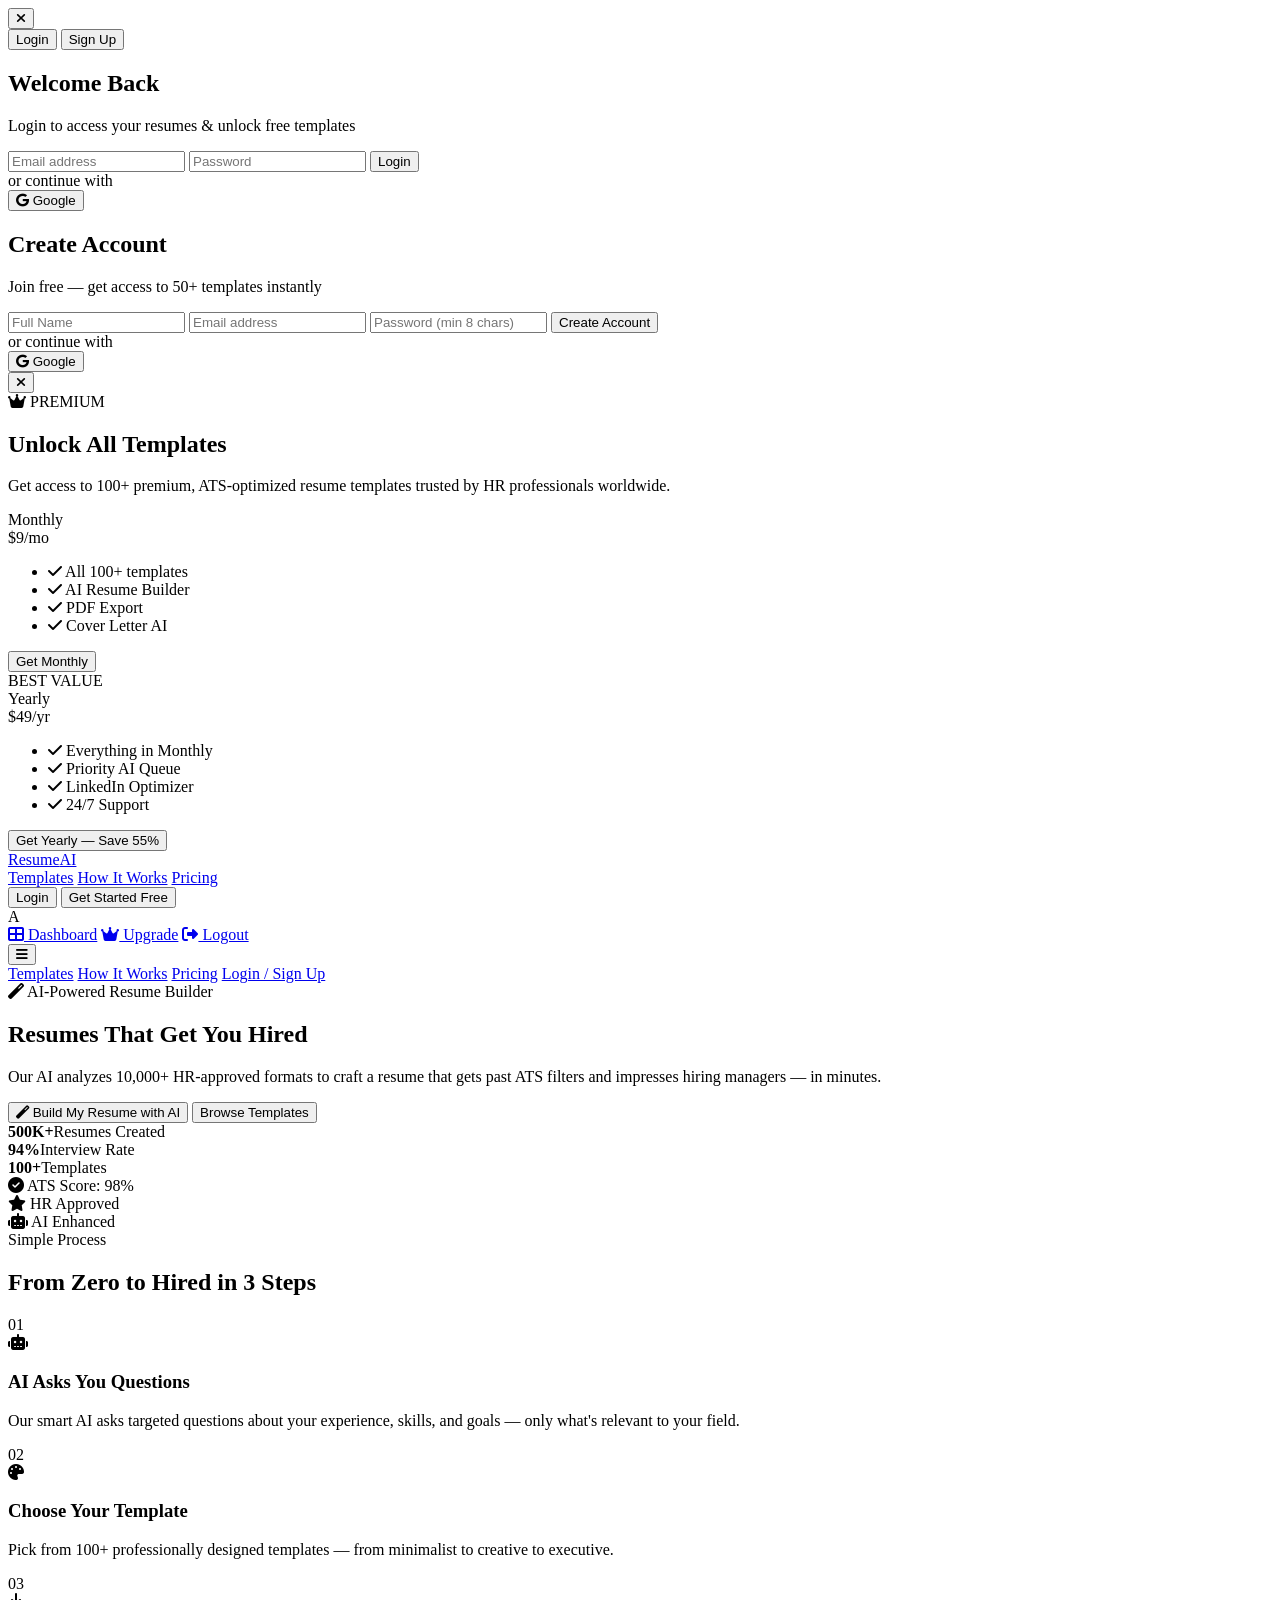
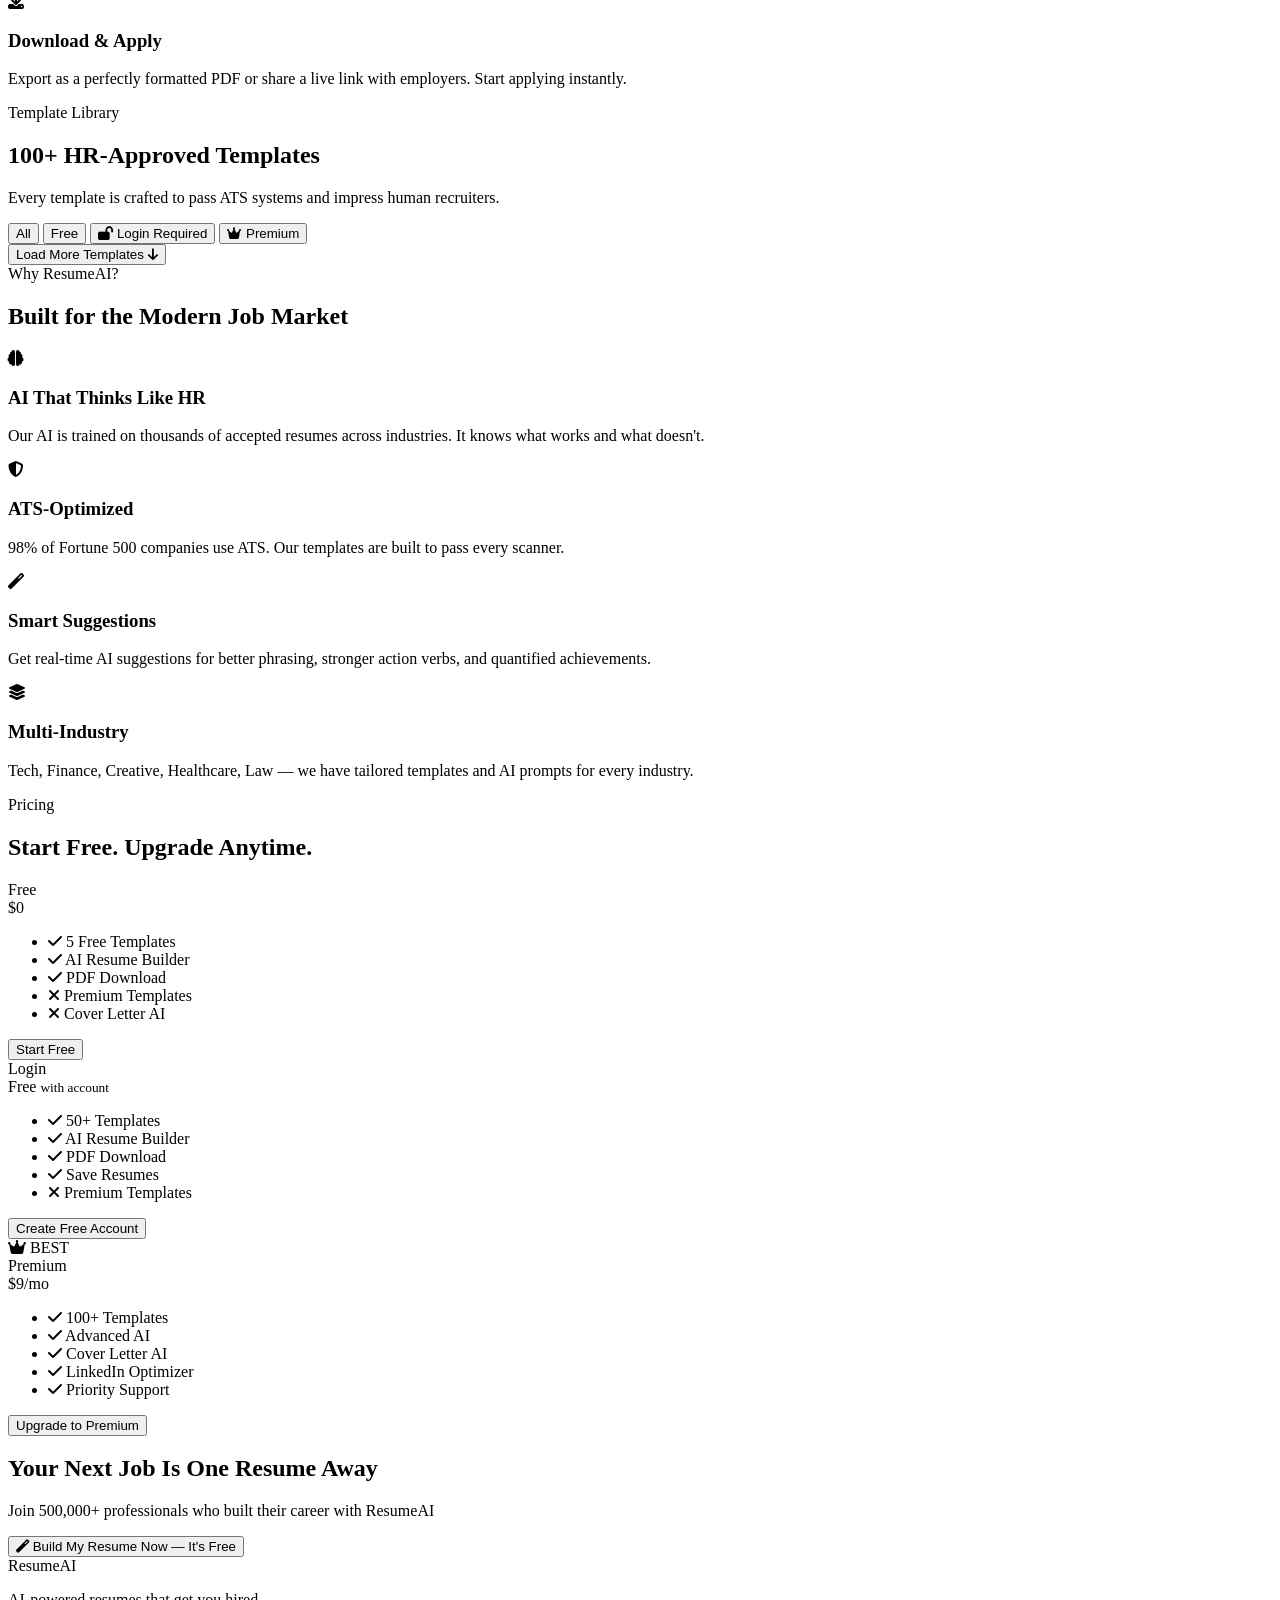
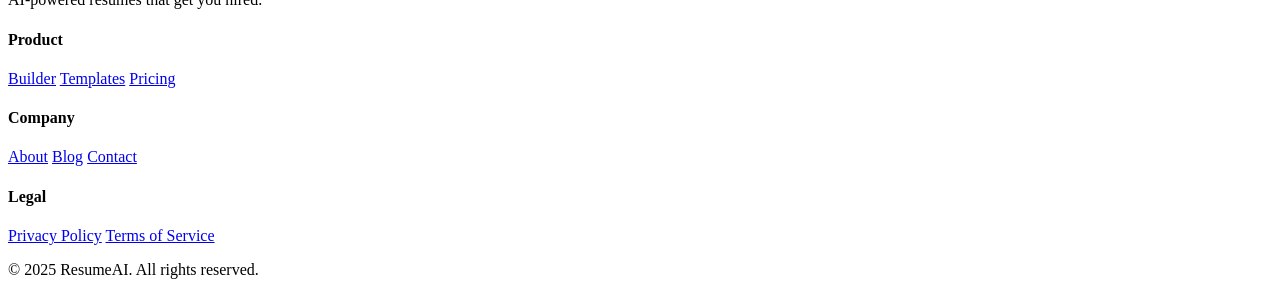
==== index.html @ 7609504a "Add files via upload" ====
<!DOCTYPE html>
<html lang="en">
<head>
  <meta charset="UTF-8" />
  <meta name="viewport" content="width=device-width, initial-scale=1.0"/>
  <title>ResumeAI — Build Your Dream Resume</title>
  <link rel="stylesheet" href="css/main.css"/>
  <link href="https://fonts.googleapis.com/css2?family=Syne:wght@400;600;700;800&family=DM+Sans:ital,wght@0,300;0,400;0,500;1,300&display=swap" rel="stylesheet"/>
  <link rel="stylesheet" href="https://cdnjs.cloudflare.com/ajax/libs/font-awesome/6.5.0/css/all.min.css"/>
</head>
<body>

<!-- ===== AUTH MODAL ===== -->
<div id="authModal" class="modal hidden">
  <div class="modal-overlay" onclick="closeModal('authModal')"></div>
  <div class="modal-box auth-box">
    <button class="modal-close" onclick="closeModal('authModal')"><i class="fa fa-times"></i></button>
    <div class="auth-tabs">
      <button class="auth-tab active" onclick="switchAuthTab('login')">Login</button>
      <button class="auth-tab" onclick="switchAuthTab('signup')">Sign Up</button>
    </div>
    <div id="loginForm" class="auth-form">
      <h2>Welcome Back</h2>
      <p class="auth-sub">Login to access your resumes & unlock free templates</p>
      <input type="email" placeholder="Email address" id="loginEmail"/>
      <input type="password" placeholder="Password" id="loginPassword"/>
      <button class="btn-primary full" onclick="handleLogin()">Login</button>
      <div class="auth-divider"><span>or continue with</span></div>
      <button class="btn-social" onclick="handleGoogleLogin()"><i class="fab fa-google"></i> Google</button>
    </div>
    <div id="signupForm" class="auth-form hidden">
      <h2>Create Account</h2>
      <p class="auth-sub">Join free — get access to 50+ templates instantly</p>
      <input type="text" placeholder="Full Name" id="signupName"/>
      <input type="email" placeholder="Email address" id="signupEmail"/>
      <input type="password" placeholder="Password (min 8 chars)" id="signupPassword"/>
      <button class="btn-primary full" onclick="handleSignup()">Create Account</button>
      <div class="auth-divider"><span>or continue with</span></div>
      <button class="btn-social" onclick="handleGoogleLogin()"><i class="fab fa-google"></i> Google</button>
    </div>
  </div>
</div>

<!-- ===== UPGRADE MODAL ===== -->
<div id="upgradeModal" class="modal hidden">
  <div class="modal-overlay" onclick="closeModal('upgradeModal')"></div>
  <div class="modal-box upgrade-box">
    <button class="modal-close" onclick="closeModal('upgradeModal')"><i class="fa fa-times"></i></button>
    <div class="upgrade-badge"><i class="fa fa-crown"></i> PREMIUM</div>
    <h2>Unlock All Templates</h2>
    <p>Get access to 100+ premium, ATS-optimized resume templates trusted by HR professionals worldwide.</p>
    <div class="pricing-cards">
      <div class="pricing-card">
        <div class="plan-name">Monthly</div>
        <div class="plan-price">$9<span>/mo</span></div>
        <ul>
          <li><i class="fa fa-check"></i> All 100+ templates</li>
          <li><i class="fa fa-check"></i> AI Resume Builder</li>
          <li><i class="fa fa-check"></i> PDF Export</li>
          <li><i class="fa fa-check"></i> Cover Letter AI</li>
        </ul>
        <button class="btn-primary full" onclick="handleUpgrade('monthly')">Get Monthly</button>
      </div>
      <div class="pricing-card featured">
        <div class="plan-badge">BEST VALUE</div>
        <div class="plan-name">Yearly</div>
        <div class="plan-price">$49<span>/yr</span></div>
        <ul>
          <li><i class="fa fa-check"></i> Everything in Monthly</li>
          <li><i class="fa fa-check"></i> Priority AI Queue</li>
          <li><i class="fa fa-check"></i> LinkedIn Optimizer</li>
          <li><i class="fa fa-check"></i> 24/7 Support</li>
        </ul>
        <button class="btn-accent full" onclick="handleUpgrade('yearly')">Get Yearly — Save 55%</button>
      </div>
    </div>
  </div>
</div>

<!-- ===== NAVBAR ===== -->
<nav class="navbar">
  <div class="nav-container">
    <a href="index.html" class="nav-logo">Resume<span>AI</span></a>
    <div class="nav-links desktop-only">
      <a href="#templates">Templates</a>
      <a href="#how-it-works">How It Works</a>
      <a href="#pricing">Pricing</a>
    </div>
    <div class="nav-actions">
      <div id="navGuest" class="nav-guest">
        <button class="btn-ghost" onclick="openModal('authModal')">Login</button>
        <button class="btn-primary" onclick="openModal('authModal')">Get Started Free</button>
      </div>
      <div id="navUser" class="nav-user hidden">
        <span id="navUserName" class="nav-username"></span>
        <div class="user-avatar" id="navAvatar" onclick="toggleUserMenu()">A</div>
        <div id="userMenu" class="user-menu hidden">
          <a href="dashboard.html"><i class="fa fa-th-large"></i> Dashboard</a>
          <a href="#" onclick="openModal('upgradeModal')"><i class="fa fa-crown"></i> Upgrade</a>
          <a href="#" onclick="handleLogout()"><i class="fa fa-sign-out-alt"></i> Logout</a>
        </div>
      </div>
      <button class="hamburger" onclick="toggleMobileMenu()"><i class="fa fa-bars"></i></button>
    </div>
  </div>
  <div id="mobileMenu" class="mobile-menu hidden">
    <a href="#templates" onclick="toggleMobileMenu()">Templates</a>
    <a href="#how-it-works" onclick="toggleMobileMenu()">How It Works</a>
    <a href="#pricing" onclick="toggleMobileMenu()">Pricing</a>
    <a href="#" onclick="openModal('authModal'); toggleMobileMenu()">Login / Sign Up</a>
  </div>
</nav>

<!-- ===== HERO ===== -->
<section class="hero">
  <div class="hero-bg"></div>
  <div class="hero-content">
    <div class="hero-tag"><i class="fa fa-magic"></i> AI-Powered Resume Builder</div>
    <h1>Resumes That <span class="gradient-text">Get You Hired</span></h1>
    <p>Our AI analyzes 10,000+ HR-approved formats to craft a resume that gets past ATS filters and impresses hiring managers — in minutes.</p>
    <div class="hero-actions">
      <button class="btn-primary large" onclick="window.location.href='builder.html'"><i class="fa fa-magic"></i> Build My Resume with AI</button>
      <button class="btn-ghost large" onclick="document.getElementById('templates').scrollIntoView({behavior:'smooth'})">Browse Templates</button>
    </div>
    <div class="hero-stats">
      <div class="stat"><strong>500K+</strong><span>Resumes Created</span></div>
      <div class="stat-divider"></div>
      <div class="stat"><strong>94%</strong><span>Interview Rate</span></div>
      <div class="stat-divider"></div>
      <div class="stat"><strong>100+</strong><span>Templates</span></div>
    </div>
  </div>
  <div class="hero-visual">
    <div class="floating-card card1"><i class="fa fa-check-circle"></i> ATS Score: 98%</div>
    <div class="floating-card card2"><i class="fa fa-star"></i> HR Approved</div>
    <div class="floating-card card3"><i class="fa fa-robot"></i> AI Enhanced</div>
    <div class="resume-mockup">
      <div class="mockup-header"></div>
      <div class="mockup-line"></div>
      <div class="mockup-line short"></div>
      <div class="mockup-section"></div>
      <div class="mockup-line"></div>
      <div class="mockup-line medium"></div>
      <div class="mockup-line"></div>
    </div>
  </div>
</section>

<!-- ===== HOW IT WORKS ===== -->
<section class="how-it-works" id="how-it-works">
  <div class="section-container">
    <div class="section-tag">Simple Process</div>
    <h2 class="section-title">From Zero to Hired in 3 Steps</h2>
    <div class="steps-grid">
      <div class="step-card">
        <div class="step-num">01</div>
        <div class="step-icon"><i class="fa fa-robot"></i></div>
        <h3>AI Asks You Questions</h3>
        <p>Our smart AI asks targeted questions about your experience, skills, and goals — only what's relevant to your field.</p>
      </div>
      <div class="step-card">
        <div class="step-num">02</div>
        <div class="step-icon"><i class="fa fa-palette"></i></div>
        <h3>Choose Your Template</h3>
        <p>Pick from 100+ professionally designed templates — from minimalist to creative to executive.</p>
      </div>
      <div class="step-card">
        <div class="step-num">03</div>
        <div class="step-icon"><i class="fa fa-download"></i></div>
        <h3>Download & Apply</h3>
        <p>Export as a perfectly formatted PDF or share a live link with employers. Start applying instantly.</p>
      </div>
    </div>
  </div>
</section>

<!-- ===== TEMPLATES SECTION ===== -->
<section class="templates-section" id="templates">
  <div class="section-container">
    <div class="section-tag">Template Library</div>
    <h2 class="section-title">100+ HR-Approved Templates</h2>
    <p class="section-sub">Every template is crafted to pass ATS systems and impress human recruiters.</p>

    <!-- Filter Tabs -->
    <div class="template-filters">
      <button class="filter-btn active" onclick="filterTemplates('all', this)">All</button>
      <button class="filter-btn" onclick="filterTemplates('free', this)">Free</button>
      <button class="filter-btn" onclick="filterTemplates('login', this)"><i class="fa fa-lock-open"></i> Login Required</button>
      <button class="filter-btn" onclick="filterTemplates('premium', this)"><i class="fa fa-crown"></i> Premium</button>
    </div>

    <div class="templates-grid" id="templatesGrid">
      <!-- Templates generated by JS -->
    </div>
    <div class="load-more">
      <button class="btn-ghost" onclick="loadMoreTemplates()">Load More Templates <i class="fa fa-arrow-down"></i></button>
    </div>
  </div>
</section>

<!-- ===== FEATURES ===== -->
<section class="features-section">
  <div class="section-container">
    <div class="section-tag">Why ResumeAI?</div>
    <h2 class="section-title">Built for the Modern Job Market</h2>
    <div class="features-grid">
      <div class="feature-card">
        <div class="feature-icon ai"><i class="fa fa-brain"></i></div>
        <h3>AI That Thinks Like HR</h3>
        <p>Our AI is trained on thousands of accepted resumes across industries. It knows what works and what doesn't.</p>
      </div>
      <div class="feature-card">
        <div class="feature-icon ats"><i class="fa fa-shield-alt"></i></div>
        <h3>ATS-Optimized</h3>
        <p>98% of Fortune 500 companies use ATS. Our templates are built to pass every scanner.</p>
      </div>
      <div class="feature-card">
        <div class="feature-icon smart"><i class="fa fa-magic"></i></div>
        <h3>Smart Suggestions</h3>
        <p>Get real-time AI suggestions for better phrasing, stronger action verbs, and quantified achievements.</p>
      </div>
      <div class="feature-card">
        <div class="feature-icon multi"><i class="fa fa-layer-group"></i></div>
        <h3>Multi-Industry</h3>
        <p>Tech, Finance, Creative, Healthcare, Law — we have tailored templates and AI prompts for every industry.</p>
      </div>
    </div>
  </div>
</section>

<!-- ===== PRICING ===== -->
<section class="pricing-section" id="pricing">
  <div class="section-container">
    <div class="section-tag">Pricing</div>
    <h2 class="section-title">Start Free. Upgrade Anytime.</h2>
    <div class="pricing-grid">
      <div class="price-card">
        <div class="price-tier">Free</div>
        <div class="price-amount">$0</div>
        <ul class="price-features">
          <li><i class="fa fa-check"></i> 5 Free Templates</li>
          <li><i class="fa fa-check"></i> AI Resume Builder</li>
          <li><i class="fa fa-check"></i> PDF Download</li>
          <li class="disabled"><i class="fa fa-times"></i> Premium Templates</li>
          <li class="disabled"><i class="fa fa-times"></i> Cover Letter AI</li>
        </ul>
        <button class="btn-ghost full" onclick="window.location.href='builder.html'">Start Free</button>
      </div>
      <div class="price-card">
        <div class="price-tier">Login</div>
        <div class="price-amount">Free <small>with account</small></div>
        <ul class="price-features">
          <li><i class="fa fa-check"></i> 50+ Templates</li>
          <li><i class="fa fa-check"></i> AI Resume Builder</li>
          <li><i class="fa fa-check"></i> PDF Download</li>
          <li><i class="fa fa-check"></i> Save Resumes</li>
          <li class="disabled"><i class="fa fa-times"></i> Premium Templates</li>
        </ul>
        <button class="btn-primary full" onclick="openModal('authModal')">Create Free Account</button>
      </div>
      <div class="price-card premium-card">
        <div class="premium-badge"><i class="fa fa-crown"></i> BEST</div>
        <div class="price-tier">Premium</div>
        <div class="price-amount">$9<span>/mo</span></div>
        <ul class="price-features">
          <li><i class="fa fa-check"></i> 100+ Templates</li>
          <li><i class="fa fa-check"></i> Advanced AI</li>
          <li><i class="fa fa-check"></i> Cover Letter AI</li>
          <li><i class="fa fa-check"></i> LinkedIn Optimizer</li>
          <li><i class="fa fa-check"></i> Priority Support</li>
        </ul>
        <button class="btn-accent full" onclick="openModal('upgradeModal')">Upgrade to Premium</button>
      </div>
    </div>
  </div>
</section>

<!-- ===== CTA ===== -->
<section class="cta-section">
  <div class="cta-content">
    <h2>Your Next Job Is One Resume Away</h2>
    <p>Join 500,000+ professionals who built their career with ResumeAI</p>
    <button class="btn-accent large" onclick="window.location.href='builder.html'"><i class="fa fa-magic"></i> Build My Resume Now — It's Free</button>
  </div>
</section>

<!-- ===== FOOTER ===== -->
<footer class="footer">
  <div class="footer-container">
    <div class="footer-brand">
      <a class="nav-logo">Resume<span>AI</span></a>
      <p>AI-powered resumes that get you hired.</p>
    </div>
    <div class="footer-links">
      <div class="footer-col">
        <h4>Product</h4>
        <a href="builder.html">Builder</a>
        <a href="#templates">Templates</a>
        <a href="#pricing">Pricing</a>
      </div>
      <div class="footer-col">
        <h4>Company</h4>
        <a href="#">About</a>
        <a href="#">Blog</a>
        <a href="#">Contact</a>
      </div>
      <div class="footer-col">
        <h4>Legal</h4>
        <a href="#">Privacy Policy</a>
        <a href="#">Terms of Service</a>
      </div>
    </div>
  </div>
  <div class="footer-bottom">
    <p>© 2025 ResumeAI. All rights reserved.</p>
  </div>
</footer>

<script src="js/auth.js"></script>
<script src="js/templates.js"></script>
<script src="js/main.js"></script>
</body>
</html>
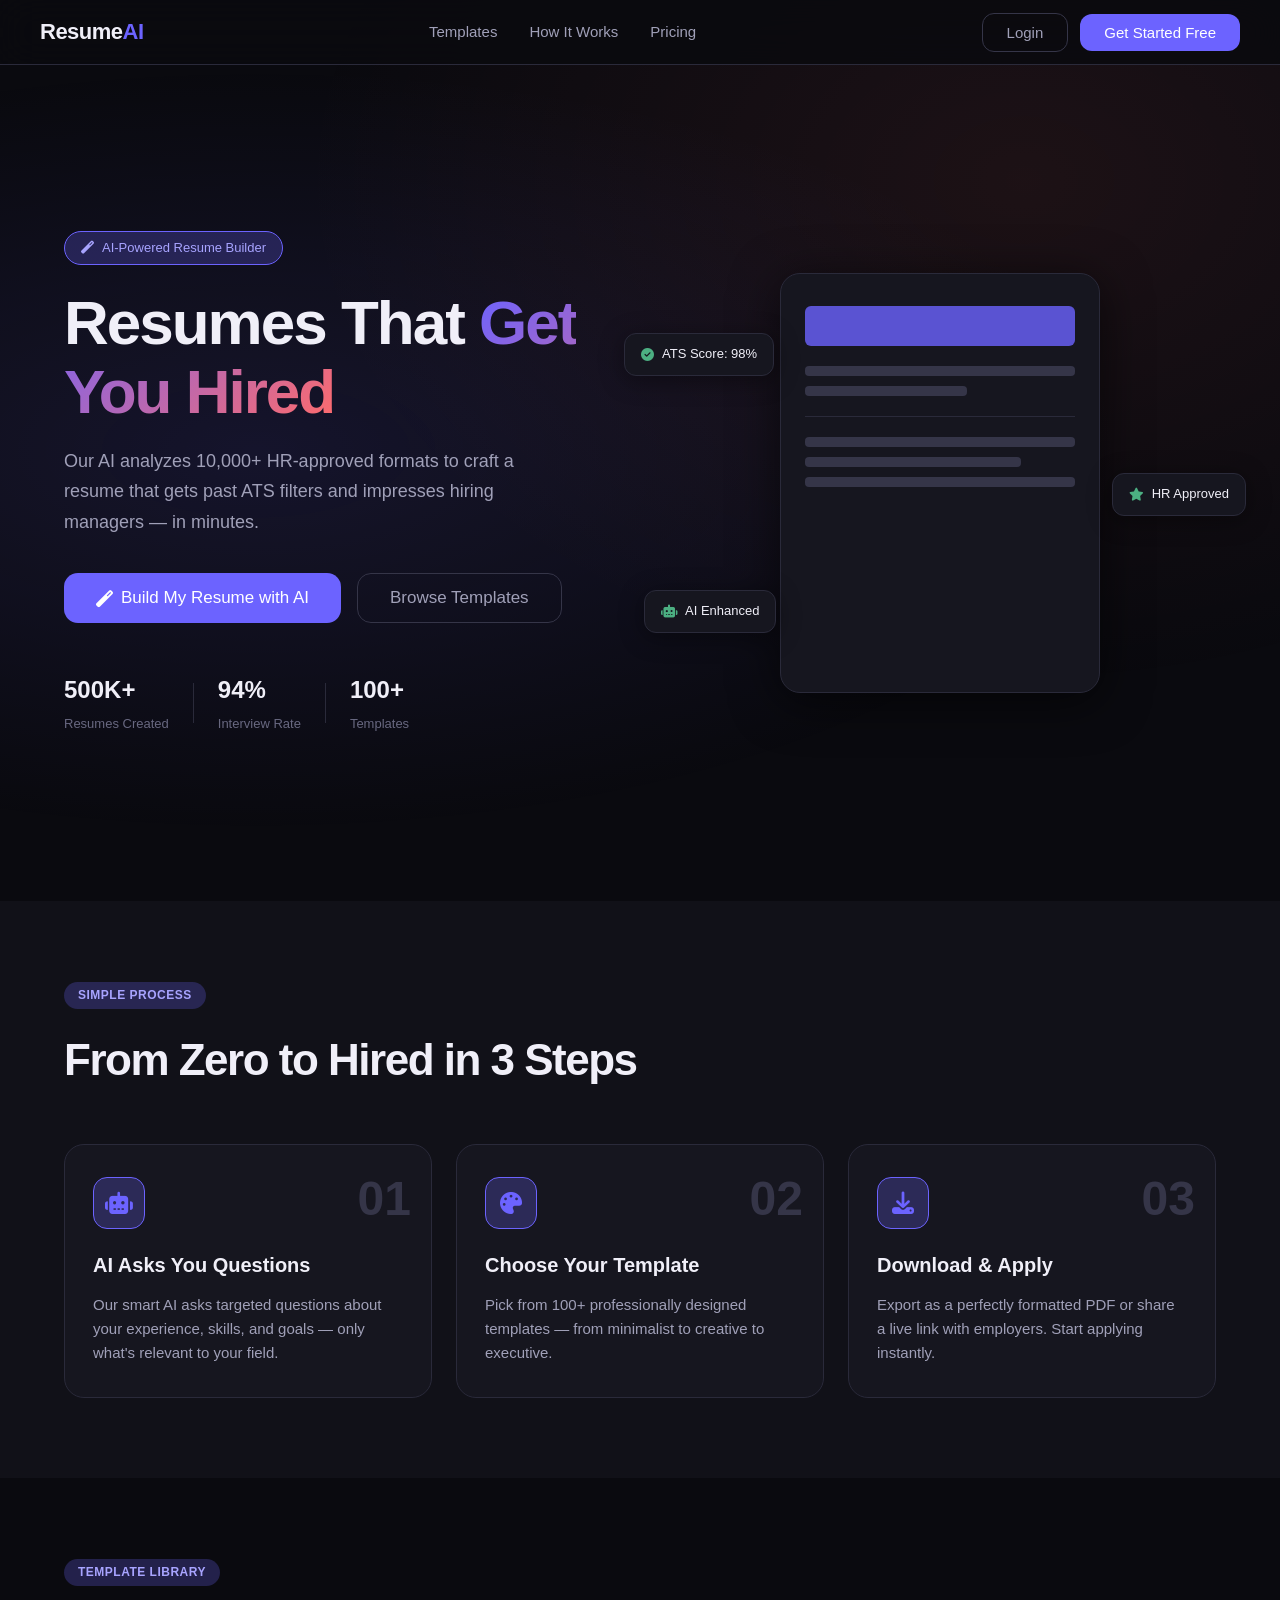
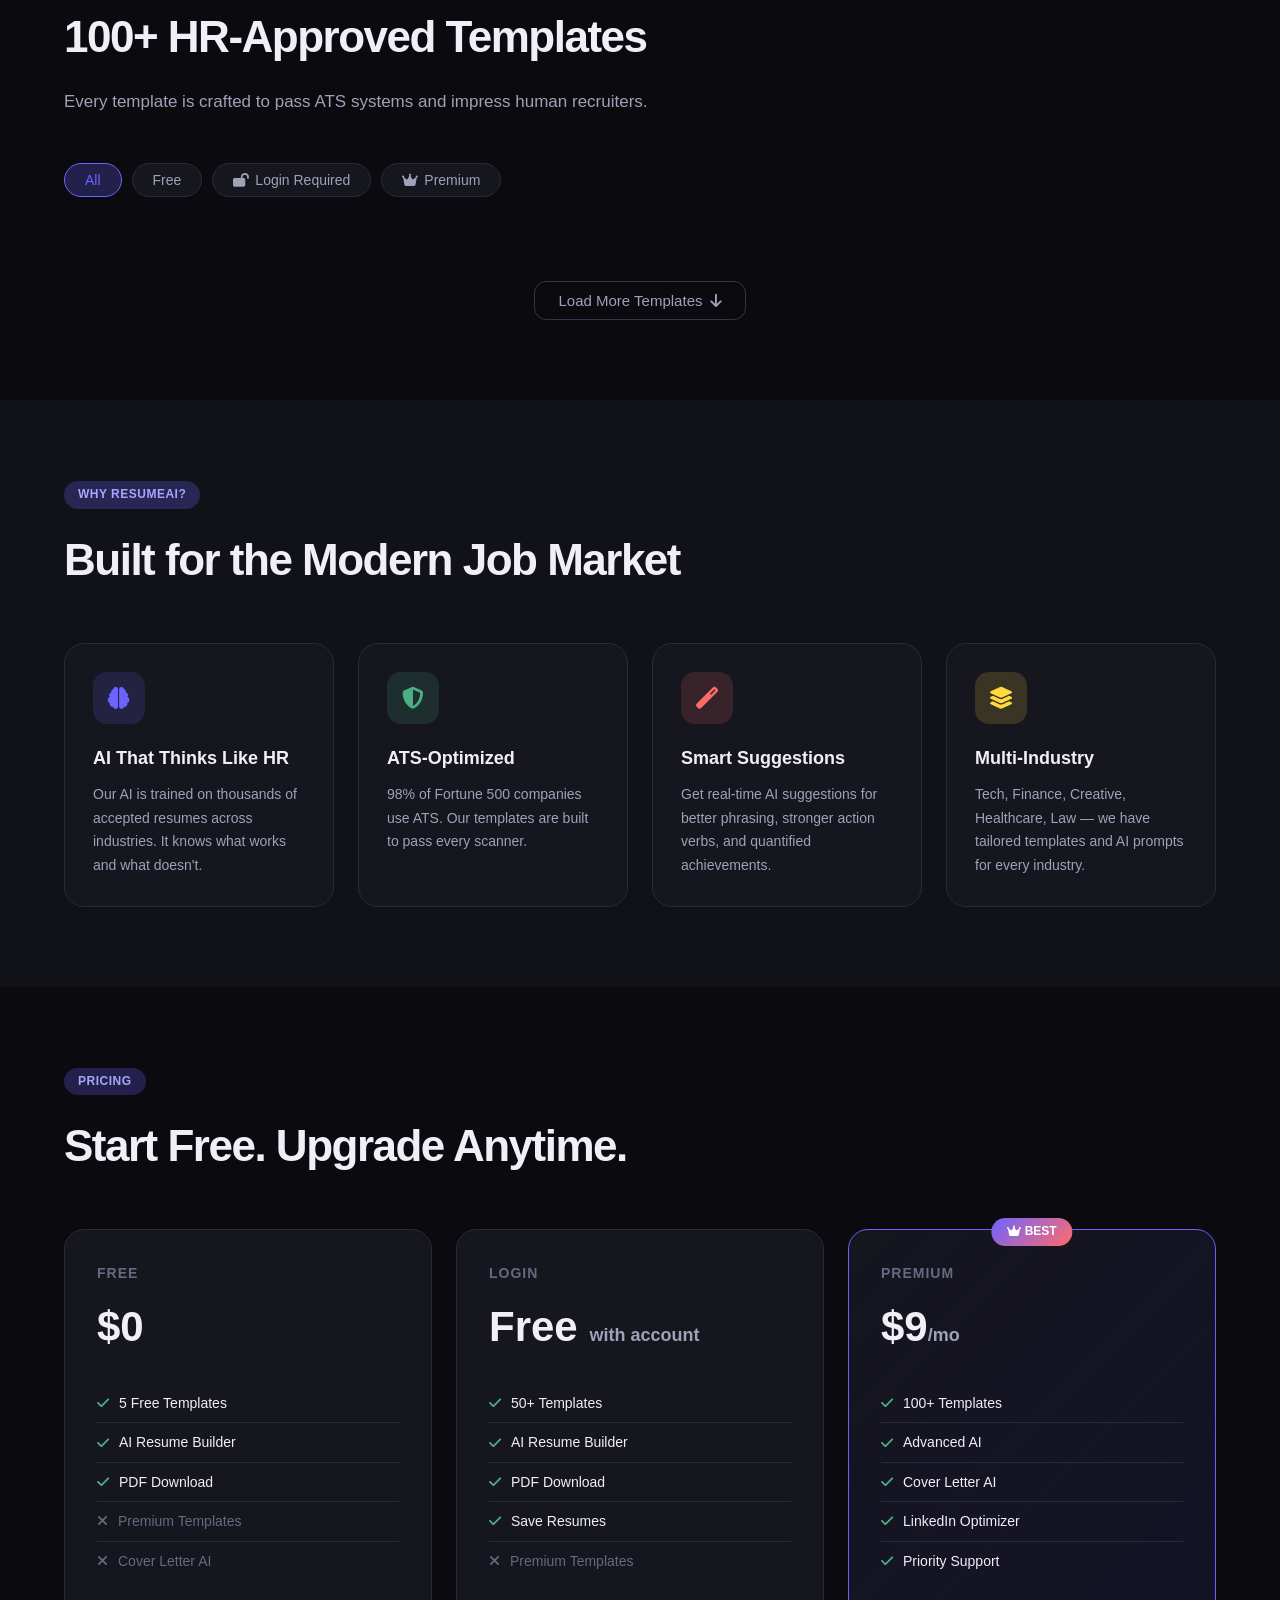
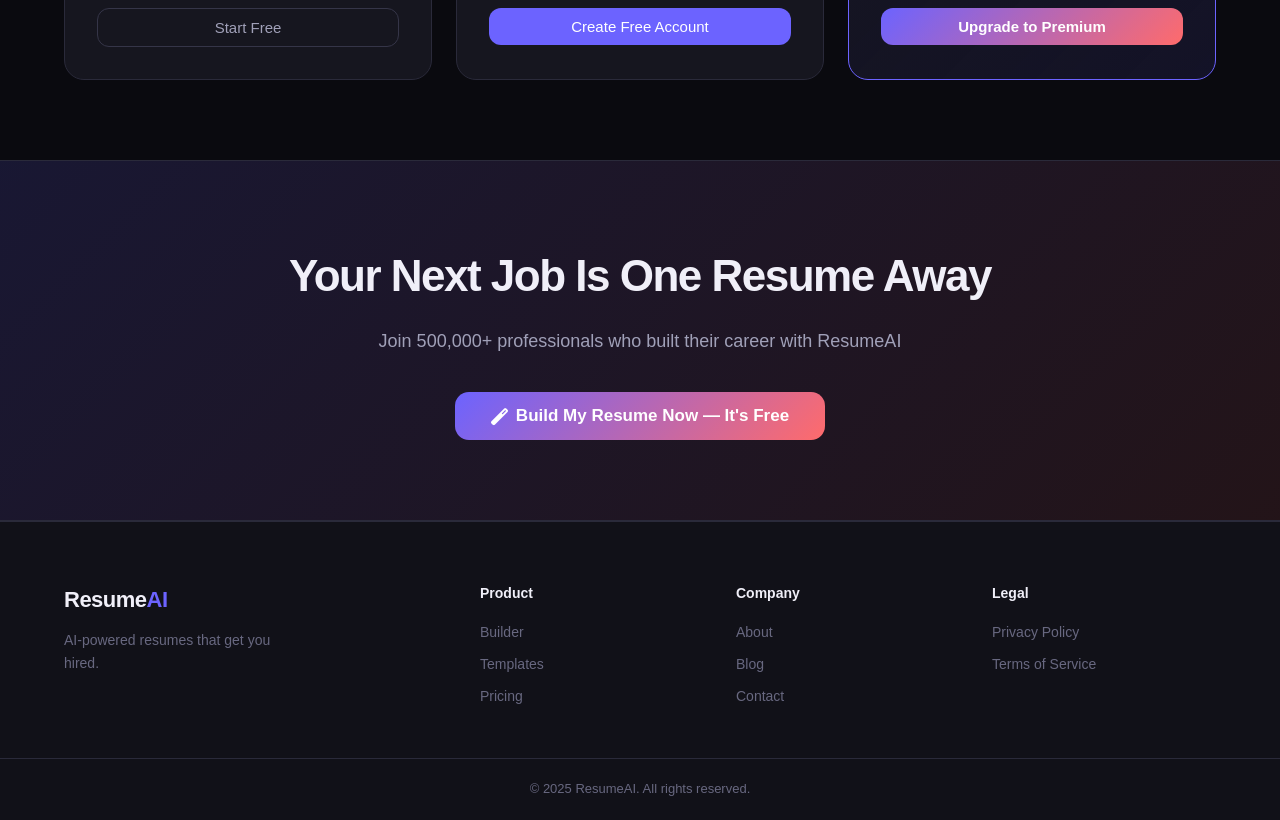
==== commit 42d2df58: "Update stylesheet links in index.html" ====
--- a/index.html
+++ b/index.html
@@ -4,7 +4,9 @@
   <meta charset="UTF-8" />
   <meta name="viewport" content="width=device-width, initial-scale=1.0"/>
   <title>ResumeAI — Build Your Dream Resume</title>
-  <link rel="stylesheet" href="css/main.css"/>
+  <link rel="stylesheet" href="main.css"/>
+  <link rel="stylesheet" href="main.css"/>
+<link rel="stylesheet" href="builder.css"/>
   <link href="https://fonts.googleapis.com/css2?family=Syne:wght@400;600;700;800&family=DM+Sans:ital,wght@0,300;0,400;0,500;1,300&display=swap" rel="stylesheet"/>
   <link rel="stylesheet" href="https://cdnjs.cloudflare.com/ajax/libs/font-awesome/6.5.0/css/all.min.css"/>
 </head>
--- a/main.css
+++ b/main.css
@@ -0,0 +1,650 @@
+/* ============================================
+   RESUMEAI — MAIN STYLESHEET
+   ============================================ */
+
+:root {
+  --bg: #0a0a0f;
+  --bg2: #111118;
+  --bg3: #1a1a24;
+  --surface: #16161f;
+  --surface2: #1e1e2a;
+  --border: #2a2a3a;
+  --border2: #353548;
+
+  --primary: #6c63ff;
+  --primary-dark: #5549e0;
+  --primary-glow: rgba(108, 99, 255, 0.25);
+  --accent: #ff6b6b;
+  --accent2: #ffd93d;
+  --green: #4caf82;
+
+  --text: #f0eff8;
+  --text2: #a0a0b8;
+  --text3: #686880;
+
+  --gradient: linear-gradient(135deg, #6c63ff 0%, #ff6b6b 100%);
+  --gradient2: linear-gradient(135deg, #1a1a2e 0%, #16213e 100%);
+
+  --radius: 12px;
+  --radius-lg: 20px;
+  --shadow: 0 4px 24px rgba(0,0,0,0.4);
+  --shadow-lg: 0 8px 48px rgba(0,0,0,0.6);
+  --shadow-primary: 0 4px 24px var(--primary-glow);
+
+  --font-head: 'Syne', sans-serif;
+  --font-body: 'DM Sans', sans-serif;
+
+  --transition: 0.2s ease;
+  --transition-slow: 0.4s ease;
+}
+
+* { margin: 0; padding: 0; box-sizing: border-box; }
+
+html { scroll-behavior: smooth; }
+
+body {
+  background: var(--bg);
+  color: var(--text);
+  font-family: var(--font-body);
+  font-size: 16px;
+  line-height: 1.6;
+  overflow-x: hidden;
+}
+
+a { text-decoration: none; color: inherit; }
+button { cursor: pointer; font-family: var(--font-body); border: none; outline: none; }
+input, textarea { font-family: var(--font-body); }
+
+/* ---- BUTTONS ---- */
+.btn-primary {
+  background: var(--primary);
+  color: #fff;
+  padding: 10px 24px;
+  border-radius: var(--radius);
+  font-weight: 500;
+  font-size: 15px;
+  transition: var(--transition);
+  display: inline-flex;
+  align-items: center;
+  gap: 8px;
+}
+.btn-primary:hover { background: var(--primary-dark); transform: translateY(-1px); box-shadow: var(--shadow-primary); }
+.btn-primary.large { padding: 14px 32px; font-size: 17px; border-radius: 14px; }
+.btn-primary.sm { padding: 7px 16px; font-size: 13px; }
+.btn-primary.full { width: 100%; justify-content: center; }
+
+.btn-accent {
+  background: var(--gradient);
+  color: #fff;
+  padding: 10px 24px;
+  border-radius: var(--radius);
+  font-weight: 600;
+  font-size: 15px;
+  transition: var(--transition);
+  display: inline-flex;
+  align-items: center;
+  gap: 8px;
+}
+.btn-accent:hover { opacity: 0.9; transform: translateY(-1px); box-shadow: 0 8px 32px rgba(108,99,255,0.4); }
+.btn-accent.large { padding: 14px 36px; font-size: 17px; border-radius: 14px; }
+.btn-accent.full { width: 100%; justify-content: center; }
+
+.btn-ghost {
+  background: transparent;
+  color: var(--text2);
+  padding: 10px 24px;
+  border-radius: var(--radius);
+  font-weight: 500;
+  font-size: 15px;
+  border: 1px solid var(--border2);
+  transition: var(--transition);
+  display: inline-flex;
+  align-items: center;
+  gap: 8px;
+}
+.btn-ghost:hover { color: var(--text); border-color: var(--primary); background: var(--primary-glow); }
+.btn-ghost.large { padding: 14px 32px; font-size: 17px; border-radius: 14px; }
+.btn-ghost.sm { padding: 7px 16px; font-size: 13px; }
+.btn-ghost.full { width: 100%; justify-content: center; }
+
+/* ---- NAVBAR ---- */
+.navbar {
+  position: sticky;
+  top: 0;
+  z-index: 100;
+  background: rgba(10, 10, 15, 0.9);
+  backdrop-filter: blur(20px);
+  border-bottom: 1px solid var(--border);
+  padding: 0 24px;
+}
+.nav-container {
+  max-width: 1200px;
+  margin: 0 auto;
+  height: 64px;
+  display: flex;
+  align-items: center;
+  justify-content: space-between;
+  gap: 24px;
+}
+.nav-logo {
+  font-family: var(--font-head);
+  font-size: 22px;
+  font-weight: 800;
+  letter-spacing: -0.5px;
+  color: var(--text);
+}
+.nav-logo span { color: var(--primary); }
+
+.nav-links { display: flex; align-items: center; gap: 32px; }
+.nav-links a { color: var(--text2); font-size: 15px; font-weight: 400; transition: color var(--transition); }
+.nav-links a:hover { color: var(--text); }
+
+.nav-actions { display: flex; align-items: center; gap: 12px; }
+.nav-guest { display: flex; align-items: center; gap: 12px; }
+
+.nav-username { color: var(--text2); font-size: 14px; }
+.user-avatar {
+  width: 36px; height: 36px; border-radius: 50%;
+  background: var(--primary);
+  display: flex; align-items: center; justify-content: center;
+  font-weight: 700; font-size: 14px; cursor: pointer;
+  position: relative;
+}
+.user-menu {
+  position: absolute;
+  top: calc(100% + 8px);
+  right: 0;
+  background: var(--surface);
+  border: 1px solid var(--border);
+  border-radius: var(--radius);
+  padding: 8px;
+  min-width: 180px;
+  box-shadow: var(--shadow-lg);
+  z-index: 200;
+}
+.nav-user { position: relative; }
+.user-menu a {
+  display: flex; align-items: center; gap: 10px;
+  padding: 10px 14px; border-radius: 8px;
+  color: var(--text2); font-size: 14px;
+  transition: var(--transition);
+}
+.user-menu a:hover { background: var(--bg3); color: var(--text); }
+.user-menu a i { width: 16px; }
+
+.hamburger { display: none; background: transparent; color: var(--text); font-size: 20px; border: none; }
+
+.mobile-menu {
+  background: var(--surface);
+  border-top: 1px solid var(--border);
+  padding: 16px;
+  display: flex; flex-direction: column; gap: 4px;
+}
+.mobile-menu a {
+  padding: 12px 16px; border-radius: 8px;
+  color: var(--text2); font-size: 15px;
+  transition: var(--transition);
+}
+.mobile-menu a:hover { background: var(--bg3); color: var(--text); }
+
+/* ---- HERO ---- */
+.hero {
+  min-height: calc(100vh - 64px);
+  display: grid;
+  grid-template-columns: 1fr 1fr;
+  align-items: center;
+  gap: 48px;
+  max-width: 1200px;
+  margin: 0 auto;
+  padding: 60px 24px;
+  position: relative;
+}
+.hero-bg {
+  position: fixed;
+  top: 0; left: 0; width: 100%; height: 100%;
+  background: radial-gradient(ellipse at 20% 50%, rgba(108,99,255,0.12) 0%, transparent 60%),
+              radial-gradient(ellipse at 80% 20%, rgba(255,107,107,0.08) 0%, transparent 50%);
+  pointer-events: none; z-index: 0;
+}
+.hero-content { position: relative; z-index: 1; }
+
+.hero-tag {
+  display: inline-flex; align-items: center; gap: 8px;
+  background: var(--primary-glow);
+  border: 1px solid var(--primary);
+  color: #a8a4ff;
+  padding: 6px 16px; border-radius: 100px;
+  font-size: 13px; font-weight: 500;
+  margin-bottom: 24px;
+}
+.hero h1 {
+  font-family: var(--font-head);
+  font-size: clamp(36px, 5vw, 62px);
+  font-weight: 800;
+  line-height: 1.1;
+  letter-spacing: -2px;
+  margin-bottom: 20px;
+}
+.gradient-text {
+  background: var(--gradient);
+  -webkit-background-clip: text;
+  -webkit-text-fill-color: transparent;
+  background-clip: text;
+}
+.hero p {
+  font-size: 18px; color: var(--text2); line-height: 1.7;
+  margin-bottom: 36px; max-width: 480px;
+}
+.hero-actions { display: flex; gap: 16px; flex-wrap: wrap; margin-bottom: 48px; }
+
+.hero-stats { display: flex; align-items: center; gap: 24px; }
+.stat strong { font-family: var(--font-head); font-size: 24px; font-weight: 800; display: block; }
+.stat span { font-size: 13px; color: var(--text3); }
+.stat-divider { width: 1px; height: 40px; background: var(--border); }
+
+.hero-visual { position: relative; display: flex; justify-content: center; z-index: 1; }
+
+.resume-mockup {
+  width: 320px; height: 420px;
+  background: var(--surface);
+  border: 1px solid var(--border);
+  border-radius: var(--radius-lg);
+  padding: 32px 24px;
+  box-shadow: var(--shadow-lg);
+  animation: float 6s ease-in-out infinite;
+}
+.mockup-header { height: 40px; background: var(--primary); border-radius: 6px; margin-bottom: 20px; opacity: 0.8; }
+.mockup-line { height: 10px; background: var(--border2); border-radius: 4px; margin-bottom: 10px; }
+.mockup-line.short { width: 60%; }
+.mockup-line.medium { width: 80%; }
+.mockup-section { height: 1px; background: var(--border); margin: 20px 0; }
+
+.floating-card {
+  position: absolute;
+  background: var(--surface);
+  border: 1px solid var(--border);
+  border-radius: 12px;
+  padding: 10px 16px;
+  font-size: 13px; font-weight: 500;
+  display: flex; align-items: center; gap: 8px;
+  box-shadow: var(--shadow);
+}
+.floating-card i { color: var(--green); }
+.card1 { top: 60px; left: -40px; animation: float 5s ease-in-out infinite; }
+.card2 { top: 200px; right: -30px; animation: float 7s ease-in-out infinite 1s; }
+.card3 { bottom: 60px; left: -20px; animation: float 6s ease-in-out infinite 0.5s; }
+
+@keyframes float {
+  0%, 100% { transform: translateY(0); }
+  50% { transform: translateY(-12px); }
+}
+
+/* ---- SECTIONS ---- */
+.section-container { max-width: 1200px; margin: 0 auto; padding: 80px 24px; }
+.section-tag {
+  display: inline-block;
+  background: var(--primary-glow);
+  color: #a8a4ff;
+  padding: 4px 14px; border-radius: 100px;
+  font-size: 12px; font-weight: 600; letter-spacing: 0.5px;
+  text-transform: uppercase; margin-bottom: 16px;
+}
+.section-title {
+  font-family: var(--font-head);
+  font-size: clamp(28px, 4vw, 44px);
+  font-weight: 800; letter-spacing: -1.5px;
+  margin-bottom: 16px;
+}
+.section-sub { color: var(--text2); font-size: 17px; margin-bottom: 48px; max-width: 600px; }
+
+/* ---- HOW IT WORKS ---- */
+.how-it-works { background: var(--bg2); }
+.steps-grid { display: grid; grid-template-columns: repeat(3, 1fr); gap: 24px; margin-top: 48px; }
+.step-card {
+  background: var(--surface);
+  border: 1px solid var(--border);
+  border-radius: var(--radius-lg);
+  padding: 32px 28px;
+  position: relative;
+  transition: var(--transition-slow);
+}
+.step-card:hover { border-color: var(--primary); transform: translateY(-4px); box-shadow: var(--shadow-primary); }
+.step-num {
+  font-family: var(--font-head); font-size: 48px; font-weight: 800;
+  color: var(--border2); position: absolute; top: 16px; right: 20px;
+}
+.step-icon {
+  width: 52px; height: 52px; border-radius: 14px;
+  background: var(--primary-glow); border: 1px solid var(--primary);
+  display: flex; align-items: center; justify-content: center;
+  font-size: 22px; color: var(--primary); margin-bottom: 20px;
+}
+.step-card h3 { font-family: var(--font-head); font-size: 20px; font-weight: 700; margin-bottom: 12px; }
+.step-card p { color: var(--text2); font-size: 15px; }
+
+/* ---- TEMPLATES ---- */
+.templates-section { background: var(--bg); }
+.template-filters { display: flex; gap: 10px; margin-bottom: 36px; flex-wrap: wrap; }
+.filter-btn {
+  padding: 8px 20px; border-radius: 100px;
+  background: var(--surface); border: 1px solid var(--border);
+  color: var(--text2); font-size: 14px;
+  transition: var(--transition);
+  display: inline-flex; align-items: center; gap: 6px;
+}
+.filter-btn.active, .filter-btn:hover {
+  background: var(--primary-glow); border-color: var(--primary); color: var(--primary);
+}
+
+.templates-grid {
+  display: grid;
+  grid-template-columns: repeat(auto-fill, minmax(220px, 1fr));
+  gap: 24px;
+}
+
+.template-card {
+  background: var(--surface);
+  border: 1px solid var(--border);
+  border-radius: var(--radius-lg);
+  overflow: hidden;
+  cursor: pointer;
+  transition: var(--transition-slow);
+  position: relative;
+}
+.template-card:hover { border-color: var(--primary); transform: translateY(-6px); box-shadow: var(--shadow-primary); }
+
+.template-thumb {
+  height: 260px;
+  position: relative;
+  overflow: hidden;
+  display: flex; align-items: center; justify-content: center;
+}
+.template-overlay {
+  position: absolute; inset: 0;
+  background: rgba(0,0,0,0.5);
+  opacity: 0;
+  transition: var(--transition);
+  display: flex; align-items: center; justify-content: center;
+  gap: 10px;
+  flex-direction: column;
+}
+.template-card:hover .template-overlay { opacity: 1; }
+
+.template-badge {
+  position: absolute; top: 10px; left: 10px;
+  padding: 3px 10px; border-radius: 100px;
+  font-size: 11px; font-weight: 600; letter-spacing: 0.5px;
+  text-transform: uppercase;
+}
+.badge-free { background: rgba(76,175,130,0.2); color: var(--green); border: 1px solid var(--green); }
+.badge-login { background: rgba(108,99,255,0.2); color: #a8a4ff; border: 1px solid var(--primary); }
+.badge-premium { background: rgba(255,217,61,0.15); color: var(--accent2); border: 1px solid var(--accent2); }
+
+.lock-icon {
+  position: absolute; top: 10px; right: 10px;
+  width: 28px; height: 28px; border-radius: 50%;
+  background: rgba(0,0,0,0.6); backdrop-filter: blur(4px);
+  display: flex; align-items: center; justify-content: center;
+  font-size: 11px; color: var(--accent2);
+}
+
+.template-info { padding: 16px; }
+.template-info h4 { font-family: var(--font-head); font-size: 15px; font-weight: 700; margin-bottom: 4px; }
+.template-info p { color: var(--text3); font-size: 12px; }
+.template-info .template-tags { display: flex; gap: 6px; flex-wrap: wrap; margin-top: 10px; }
+.template-tag { padding: 2px 8px; border-radius: 4px; background: var(--bg3); color: var(--text3); font-size: 11px; }
+
+.load-more { text-align: center; margin-top: 48px; }
+
+/* ---- FEATURES ---- */
+.features-section { background: var(--bg2); }
+.features-grid { display: grid; grid-template-columns: repeat(auto-fill, minmax(260px, 1fr)); gap: 24px; margin-top: 48px; }
+.feature-card {
+  background: var(--surface); border: 1px solid var(--border);
+  border-radius: var(--radius-lg); padding: 28px;
+  transition: var(--transition-slow);
+}
+.feature-card:hover { border-color: var(--primary); transform: translateY(-4px); }
+.feature-icon {
+  width: 52px; height: 52px; border-radius: 14px;
+  display: flex; align-items: center; justify-content: center;
+  font-size: 22px; margin-bottom: 20px;
+}
+.feature-icon.ai { background: rgba(108,99,255,0.15); color: var(--primary); }
+.feature-icon.ats { background: rgba(76,175,130,0.15); color: var(--green); }
+.feature-icon.smart { background: rgba(255,107,107,0.15); color: var(--accent); }
+.feature-icon.multi { background: rgba(255,217,61,0.15); color: var(--accent2); }
+.feature-card h3 { font-family: var(--font-head); font-size: 18px; font-weight: 700; margin-bottom: 10px; }
+.feature-card p { color: var(--text2); font-size: 14px; line-height: 1.7; }
+
+/* ---- PRICING ---- */
+.pricing-section { background: var(--bg); }
+.pricing-grid { display: grid; grid-template-columns: repeat(3, 1fr); gap: 24px; margin-top: 48px; }
+.price-card {
+  background: var(--surface); border: 1px solid var(--border);
+  border-radius: var(--radius-lg); padding: 32px;
+  transition: var(--transition-slow); position: relative;
+}
+.premium-card { border-color: var(--primary); background: linear-gradient(135deg, var(--surface), rgba(108,99,255,0.1)); }
+.premium-badge {
+  position: absolute; top: -12px; left: 50%; transform: translateX(-50%);
+  background: var(--gradient); color: #fff;
+  padding: 4px 16px; border-radius: 100px; font-size: 12px; font-weight: 700;
+  white-space: nowrap;
+}
+.price-tier { font-size: 14px; color: var(--text3); font-weight: 600; text-transform: uppercase; letter-spacing: 1px; margin-bottom: 8px; }
+.price-amount { font-family: var(--font-head); font-size: 42px; font-weight: 800; margin-bottom: 24px; }
+.price-amount span, .price-amount small { font-size: 18px; color: var(--text2); }
+.price-features { list-style: none; margin-bottom: 28px; }
+.price-features li { display: flex; align-items: center; gap: 10px; padding: 8px 0; border-bottom: 1px solid var(--border); font-size: 14px; }
+.price-features li:last-child { border-bottom: none; }
+.price-features li i.fa-check { color: var(--green); }
+.price-features li i.fa-times { color: var(--text3); }
+.price-features li.disabled { color: var(--text3); }
+
+/* ---- CTA ---- */
+.cta-section {
+  background: linear-gradient(135deg, rgba(108,99,255,0.15) 0%, rgba(255,107,107,0.1) 100%);
+  border-top: 1px solid var(--border);
+  border-bottom: 1px solid var(--border);
+  padding: 80px 24px;
+  text-align: center;
+}
+.cta-content h2 { font-family: var(--font-head); font-size: clamp(28px,4vw,44px); font-weight: 800; letter-spacing: -1.5px; margin-bottom: 16px; }
+.cta-content p { color: var(--text2); font-size: 18px; margin-bottom: 36px; }
+
+/* ---- FOOTER ---- */
+.footer { background: var(--bg2); border-top: 1px solid var(--border); }
+.footer-container {
+  max-width: 1200px; margin: 0 auto; padding: 60px 24px 40px;
+  display: grid; grid-template-columns: 1fr 2fr; gap: 48px;
+}
+.footer-brand p { color: var(--text3); font-size: 14px; margin-top: 12px; max-width: 240px; }
+.footer-links { display: grid; grid-template-columns: repeat(3, 1fr); gap: 32px; }
+.footer-col h4 { font-weight: 700; font-size: 14px; margin-bottom: 16px; }
+.footer-col a { display: block; color: var(--text3); font-size: 14px; margin-bottom: 10px; transition: color var(--transition); }
+.footer-col a:hover { color: var(--text); }
+.footer-bottom { border-top: 1px solid var(--border); padding: 20px 24px; text-align: center; color: var(--text3); font-size: 13px; }
+
+/* ---- MODALS ---- */
+.modal { position: fixed; inset: 0; z-index: 1000; display: flex; align-items: center; justify-content: center; padding: 20px; }
+.modal-overlay { position: absolute; inset: 0; background: rgba(0,0,0,0.75); backdrop-filter: blur(4px); }
+.modal-box {
+  position: relative; z-index: 1;
+  background: var(--surface); border: 1px solid var(--border);
+  border-radius: var(--radius-lg); padding: 40px;
+  max-width: 480px; width: 100%;
+  box-shadow: var(--shadow-lg);
+  animation: modalIn 0.3s ease;
+}
+.modal-close {
+  position: absolute; top: 16px; right: 16px;
+  background: var(--bg3); border: none; color: var(--text2);
+  width: 32px; height: 32px; border-radius: 50%;
+  display: flex; align-items: center; justify-content: center;
+  cursor: pointer; transition: var(--transition);
+}
+.modal-close:hover { color: var(--text); background: var(--border); }
+
+@keyframes modalIn {
+  from { opacity: 0; transform: scale(0.95) translateY(-10px); }
+  to { opacity: 1; transform: scale(1) translateY(0); }
+}
+
+/* Auth Modal */
+.auth-tabs { display: flex; gap: 4px; background: var(--bg3); border-radius: 10px; padding: 4px; margin-bottom: 28px; }
+.auth-tab {
+  flex: 1; padding: 10px; border-radius: 7px; background: transparent;
+  color: var(--text2); font-size: 14px; font-weight: 500;
+  transition: var(--transition);
+}
+.auth-tab.active { background: var(--surface); color: var(--text); box-shadow: var(--shadow); }
+
+.auth-form h2 { font-family: var(--font-head); font-size: 26px; font-weight: 800; margin-bottom: 6px; }
+.auth-sub { color: var(--text2); font-size: 14px; margin-bottom: 24px; }
+
+.auth-form input {
+  display: block; width: 100%;
+  background: var(--bg3); border: 1px solid var(--border);
+  border-radius: var(--radius); padding: 12px 16px;
+  color: var(--text); font-size: 15px; margin-bottom: 14px;
+  transition: var(--transition);
+}
+.auth-form input:focus { border-color: var(--primary); outline: none; }
+.auth-form input::placeholder { color: var(--text3); }
+
+.auth-divider { position: relative; text-align: center; margin: 20px 0; color: var(--text3); font-size: 13px; }
+.auth-divider::before, .auth-divider::after {
+  content: ''; position: absolute; top: 50%; width: 42%;
+  height: 1px; background: var(--border);
+}
+.auth-divider::before { left: 0; } .auth-divider::after { right: 0; }
+
+.btn-social {
+  width: 100%; padding: 12px; border-radius: var(--radius);
+  background: var(--bg3); border: 1px solid var(--border);
+  color: var(--text); font-size: 15px; font-weight: 500;
+  display: flex; align-items: center; justify-content: center; gap: 10px;
+  transition: var(--transition);
+}
+.btn-social:hover { border-color: var(--primary); }
+.btn-social .fab { color: #ea4335; }
+
+/* Upgrade Modal */
+.upgrade-box { max-width: 640px; }
+.upgrade-badge {
+  display: inline-flex; align-items: center; gap: 6px;
+  background: rgba(255,217,61,0.15); color: var(--accent2);
+  border: 1px solid var(--accent2); padding: 4px 14px; border-radius: 100px;
+  font-size: 12px; font-weight: 700; margin-bottom: 16px;
+}
+.upgrade-box h2 { font-family: var(--font-head); font-size: 28px; font-weight: 800; margin-bottom: 8px; }
+.upgrade-box p { color: var(--text2); font-size: 15px; margin-bottom: 28px; }
+.pricing-cards { display: grid; grid-template-columns: 1fr 1fr; gap: 20px; }
+.pricing-card {
+  background: var(--bg3); border: 1px solid var(--border);
+  border-radius: var(--radius-lg); padding: 24px;
+  position: relative;
+}
+.pricing-card.featured { border-color: var(--primary); background: linear-gradient(135deg, var(--bg3), rgba(108,99,255,0.15)); }
+.plan-badge {
+  position: absolute; top: -10px; left: 50%; transform: translateX(-50%);
+  background: var(--gradient); color: #fff;
+  padding: 2px 12px; border-radius: 100px; font-size: 10px; font-weight: 700;
+  white-space: nowrap;
+}
+.plan-name { font-size: 13px; color: var(--text3); font-weight: 600; margin-bottom: 6px; }
+.plan-price { font-family: var(--font-head); font-size: 36px; font-weight: 800; margin-bottom: 16px; }
+.plan-price span { font-size: 16px; color: var(--text2); }
+.pricing-card ul { list-style: none; margin-bottom: 20px; }
+.pricing-card ul li { display: flex; align-items: center; gap: 8px; font-size: 13px; padding: 6px 0; color: var(--text2); }
+.pricing-card ul li i { color: var(--green); font-size: 11px; }
+
+/* ---- DASHBOARD ---- */
+.dashboard { display: grid; grid-template-columns: 240px 1fr; min-height: calc(100vh - 64px); }
+.dash-sidebar {
+  background: var(--bg2); border-right: 1px solid var(--border);
+  padding: 24px 16px; display: flex; flex-direction: column;
+}
+.dash-nav { flex: 1; }
+.dash-nav-item {
+  display: flex; align-items: center; gap: 10px;
+  padding: 12px 16px; border-radius: var(--radius);
+  color: var(--text2); font-size: 14px; font-weight: 500;
+  transition: var(--transition); margin-bottom: 4px;
+  cursor: pointer;
+}
+.dash-nav-item:hover, .dash-nav-item.active {
+  background: var(--primary-glow); color: var(--primary);
+}
+.dash-nav-item i { width: 18px; }
+.dash-plan {
+  background: var(--surface); border: 1px solid var(--border);
+  border-radius: var(--radius-lg); padding: 16px;
+}
+.plan-label { font-weight: 700; font-size: 13px; margin-bottom: 6px; }
+.dash-plan p { color: var(--text3); font-size: 12px; margin-bottom: 12px; }
+
+.dash-main { padding: 32px; background: var(--bg); }
+.dash-header { display: flex; align-items: flex-start; justify-content: space-between; margin-bottom: 32px; }
+.dash-header h1 { font-family: var(--font-head); font-size: 28px; font-weight: 800; }
+.dash-header p { color: var(--text2); margin-top: 4px; }
+
+.dash-stats { display: grid; grid-template-columns: repeat(3, 1fr); gap: 20px; margin-bottom: 40px; }
+.stat-box {
+  background: var(--surface); border: 1px solid var(--border);
+  border-radius: var(--radius-lg); padding: 20px 24px;
+  display: flex; align-items: center; gap: 16px;
+}
+.stat-box i { font-size: 24px; color: var(--primary); }
+.stat-box strong { font-family: var(--font-head); font-size: 28px; font-weight: 800; display: block; }
+.stat-box span { color: var(--text3); font-size: 13px; }
+
+.dash-section h2 { font-family: var(--font-head); font-size: 20px; font-weight: 700; margin-bottom: 20px; }
+.resumes-grid { display: grid; grid-template-columns: repeat(auto-fill, minmax(200px, 1fr)); gap: 20px; }
+.resume-card {
+  background: var(--surface); border: 1px solid var(--border);
+  border-radius: var(--radius-lg); overflow: hidden;
+  cursor: pointer; transition: var(--transition-slow);
+}
+.resume-card:hover { border-color: var(--primary); transform: translateY(-4px); }
+.resume-card.new-card {
+  display: flex; flex-direction: column;
+  align-items: center; justify-content: center;
+  min-height: 260px; gap: 12px;
+  color: var(--text3); font-size: 14px;
+  border-style: dashed;
+}
+.resume-card.new-card i { font-size: 36px; color: var(--primary); }
+.resume-card.new-card:hover { color: var(--text); }
+
+/* ---- UTILITIES ---- */
+.hidden { display: none !important; }
+.desktop-only { display: flex; }
+
+/* ---- RESPONSIVE ---- */
+@media (max-width: 900px) {
+  .hero { grid-template-columns: 1fr; text-align: center; }
+  .hero-visual { display: none; }
+  .hero-actions { justify-content: center; }
+  .hero-stats { justify-content: center; }
+  .steps-grid { grid-template-columns: 1fr; }
+  .pricing-grid { grid-template-columns: 1fr; }
+  .footer-container { grid-template-columns: 1fr; }
+  .footer-links { grid-template-columns: repeat(2, 1fr); }
+  .pricing-cards { grid-template-columns: 1fr; }
+  .desktop-only { display: none; }
+  .hamburger { display: block; }
+  .dashboard { grid-template-columns: 1fr; }
+  .dash-sidebar { display: none; }
+  .dash-stats { grid-template-columns: 1fr; }
+}
+@media (max-width: 600px) {
+  .hero { padding: 40px 16px; }
+  .section-container { padding: 60px 16px; }
+  .hero-actions { flex-direction: column; }
+  .hero-actions .btn-primary, .hero-actions .btn-ghost { width: 100%; justify-content: center; }
+  .templates-grid { grid-template-columns: repeat(2, 1fr); gap: 16px; }
+  .modal-box { padding: 24px; }
+  .pricing-cards { grid-template-columns: 1fr; }
+}
--- a/main.css
+++ b/main.css
@@ -0,0 +1,650 @@
+/* ============================================
+   RESUMEAI — MAIN STYLESHEET
+   ============================================ */
+
+:root {
+  --bg: #0a0a0f;
+  --bg2: #111118;
+  --bg3: #1a1a24;
+  --surface: #16161f;
+  --surface2: #1e1e2a;
+  --border: #2a2a3a;
+  --border2: #353548;
+
+  --primary: #6c63ff;
+  --primary-dark: #5549e0;
+  --primary-glow: rgba(108, 99, 255, 0.25);
+  --accent: #ff6b6b;
+  --accent2: #ffd93d;
+  --green: #4caf82;
+
+  --text: #f0eff8;
+  --text2: #a0a0b8;
+  --text3: #686880;
+
+  --gradient: linear-gradient(135deg, #6c63ff 0%, #ff6b6b 100%);
+  --gradient2: linear-gradient(135deg, #1a1a2e 0%, #16213e 100%);
+
+  --radius: 12px;
+  --radius-lg: 20px;
+  --shadow: 0 4px 24px rgba(0,0,0,0.4);
+  --shadow-lg: 0 8px 48px rgba(0,0,0,0.6);
+  --shadow-primary: 0 4px 24px var(--primary-glow);
+
+  --font-head: 'Syne', sans-serif;
+  --font-body: 'DM Sans', sans-serif;
+
+  --transition: 0.2s ease;
+  --transition-slow: 0.4s ease;
+}
+
+* { margin: 0; padding: 0; box-sizing: border-box; }
+
+html { scroll-behavior: smooth; }
+
+body {
+  background: var(--bg);
+  color: var(--text);
+  font-family: var(--font-body);
+  font-size: 16px;
+  line-height: 1.6;
+  overflow-x: hidden;
+}
+
+a { text-decoration: none; color: inherit; }
+button { cursor: pointer; font-family: var(--font-body); border: none; outline: none; }
+input, textarea { font-family: var(--font-body); }
+
+/* ---- BUTTONS ---- */
+.btn-primary {
+  background: var(--primary);
+  color: #fff;
+  padding: 10px 24px;
+  border-radius: var(--radius);
+  font-weight: 500;
+  font-size: 15px;
+  transition: var(--transition);
+  display: inline-flex;
+  align-items: center;
+  gap: 8px;
+}
+.btn-primary:hover { background: var(--primary-dark); transform: translateY(-1px); box-shadow: var(--shadow-primary); }
+.btn-primary.large { padding: 14px 32px; font-size: 17px; border-radius: 14px; }
+.btn-primary.sm { padding: 7px 16px; font-size: 13px; }
+.btn-primary.full { width: 100%; justify-content: center; }
+
+.btn-accent {
+  background: var(--gradient);
+  color: #fff;
+  padding: 10px 24px;
+  border-radius: var(--radius);
+  font-weight: 600;
+  font-size: 15px;
+  transition: var(--transition);
+  display: inline-flex;
+  align-items: center;
+  gap: 8px;
+}
+.btn-accent:hover { opacity: 0.9; transform: translateY(-1px); box-shadow: 0 8px 32px rgba(108,99,255,0.4); }
+.btn-accent.large { padding: 14px 36px; font-size: 17px; border-radius: 14px; }
+.btn-accent.full { width: 100%; justify-content: center; }
+
+.btn-ghost {
+  background: transparent;
+  color: var(--text2);
+  padding: 10px 24px;
+  border-radius: var(--radius);
+  font-weight: 500;
+  font-size: 15px;
+  border: 1px solid var(--border2);
+  transition: var(--transition);
+  display: inline-flex;
+  align-items: center;
+  gap: 8px;
+}
+.btn-ghost:hover { color: var(--text); border-color: var(--primary); background: var(--primary-glow); }
+.btn-ghost.large { padding: 14px 32px; font-size: 17px; border-radius: 14px; }
+.btn-ghost.sm { padding: 7px 16px; font-size: 13px; }
+.btn-ghost.full { width: 100%; justify-content: center; }
+
+/* ---- NAVBAR ---- */
+.navbar {
+  position: sticky;
+  top: 0;
+  z-index: 100;
+  background: rgba(10, 10, 15, 0.9);
+  backdrop-filter: blur(20px);
+  border-bottom: 1px solid var(--border);
+  padding: 0 24px;
+}
+.nav-container {
+  max-width: 1200px;
+  margin: 0 auto;
+  height: 64px;
+  display: flex;
+  align-items: center;
+  justify-content: space-between;
+  gap: 24px;
+}
+.nav-logo {
+  font-family: var(--font-head);
+  font-size: 22px;
+  font-weight: 800;
+  letter-spacing: -0.5px;
+  color: var(--text);
+}
+.nav-logo span { color: var(--primary); }
+
+.nav-links { display: flex; align-items: center; gap: 32px; }
+.nav-links a { color: var(--text2); font-size: 15px; font-weight: 400; transition: color var(--transition); }
+.nav-links a:hover { color: var(--text); }
+
+.nav-actions { display: flex; align-items: center; gap: 12px; }
+.nav-guest { display: flex; align-items: center; gap: 12px; }
+
+.nav-username { color: var(--text2); font-size: 14px; }
+.user-avatar {
+  width: 36px; height: 36px; border-radius: 50%;
+  background: var(--primary);
+  display: flex; align-items: center; justify-content: center;
+  font-weight: 700; font-size: 14px; cursor: pointer;
+  position: relative;
+}
+.user-menu {
+  position: absolute;
+  top: calc(100% + 8px);
+  right: 0;
+  background: var(--surface);
+  border: 1px solid var(--border);
+  border-radius: var(--radius);
+  padding: 8px;
+  min-width: 180px;
+  box-shadow: var(--shadow-lg);
+  z-index: 200;
+}
+.nav-user { position: relative; }
+.user-menu a {
+  display: flex; align-items: center; gap: 10px;
+  padding: 10px 14px; border-radius: 8px;
+  color: var(--text2); font-size: 14px;
+  transition: var(--transition);
+}
+.user-menu a:hover { background: var(--bg3); color: var(--text); }
+.user-menu a i { width: 16px; }
+
+.hamburger { display: none; background: transparent; color: var(--text); font-size: 20px; border: none; }
+
+.mobile-menu {
+  background: var(--surface);
+  border-top: 1px solid var(--border);
+  padding: 16px;
+  display: flex; flex-direction: column; gap: 4px;
+}
+.mobile-menu a {
+  padding: 12px 16px; border-radius: 8px;
+  color: var(--text2); font-size: 15px;
+  transition: var(--transition);
+}
+.mobile-menu a:hover { background: var(--bg3); color: var(--text); }
+
+/* ---- HERO ---- */
+.hero {
+  min-height: calc(100vh - 64px);
+  display: grid;
+  grid-template-columns: 1fr 1fr;
+  align-items: center;
+  gap: 48px;
+  max-width: 1200px;
+  margin: 0 auto;
+  padding: 60px 24px;
+  position: relative;
+}
+.hero-bg {
+  position: fixed;
+  top: 0; left: 0; width: 100%; height: 100%;
+  background: radial-gradient(ellipse at 20% 50%, rgba(108,99,255,0.12) 0%, transparent 60%),
+              radial-gradient(ellipse at 80% 20%, rgba(255,107,107,0.08) 0%, transparent 50%);
+  pointer-events: none; z-index: 0;
+}
+.hero-content { position: relative; z-index: 1; }
+
+.hero-tag {
+  display: inline-flex; align-items: center; gap: 8px;
+  background: var(--primary-glow);
+  border: 1px solid var(--primary);
+  color: #a8a4ff;
+  padding: 6px 16px; border-radius: 100px;
+  font-size: 13px; font-weight: 500;
+  margin-bottom: 24px;
+}
+.hero h1 {
+  font-family: var(--font-head);
+  font-size: clamp(36px, 5vw, 62px);
+  font-weight: 800;
+  line-height: 1.1;
+  letter-spacing: -2px;
+  margin-bottom: 20px;
+}
+.gradient-text {
+  background: var(--gradient);
+  -webkit-background-clip: text;
+  -webkit-text-fill-color: transparent;
+  background-clip: text;
+}
+.hero p {
+  font-size: 18px; color: var(--text2); line-height: 1.7;
+  margin-bottom: 36px; max-width: 480px;
+}
+.hero-actions { display: flex; gap: 16px; flex-wrap: wrap; margin-bottom: 48px; }
+
+.hero-stats { display: flex; align-items: center; gap: 24px; }
+.stat strong { font-family: var(--font-head); font-size: 24px; font-weight: 800; display: block; }
+.stat span { font-size: 13px; color: var(--text3); }
+.stat-divider { width: 1px; height: 40px; background: var(--border); }
+
+.hero-visual { position: relative; display: flex; justify-content: center; z-index: 1; }
+
+.resume-mockup {
+  width: 320px; height: 420px;
+  background: var(--surface);
+  border: 1px solid var(--border);
+  border-radius: var(--radius-lg);
+  padding: 32px 24px;
+  box-shadow: var(--shadow-lg);
+  animation: float 6s ease-in-out infinite;
+}
+.mockup-header { height: 40px; background: var(--primary); border-radius: 6px; margin-bottom: 20px; opacity: 0.8; }
+.mockup-line { height: 10px; background: var(--border2); border-radius: 4px; margin-bottom: 10px; }
+.mockup-line.short { width: 60%; }
+.mockup-line.medium { width: 80%; }
+.mockup-section { height: 1px; background: var(--border); margin: 20px 0; }
+
+.floating-card {
+  position: absolute;
+  background: var(--surface);
+  border: 1px solid var(--border);
+  border-radius: 12px;
+  padding: 10px 16px;
+  font-size: 13px; font-weight: 500;
+  display: flex; align-items: center; gap: 8px;
+  box-shadow: var(--shadow);
+}
+.floating-card i { color: var(--green); }
+.card1 { top: 60px; left: -40px; animation: float 5s ease-in-out infinite; }
+.card2 { top: 200px; right: -30px; animation: float 7s ease-in-out infinite 1s; }
+.card3 { bottom: 60px; left: -20px; animation: float 6s ease-in-out infinite 0.5s; }
+
+@keyframes float {
+  0%, 100% { transform: translateY(0); }
+  50% { transform: translateY(-12px); }
+}
+
+/* ---- SECTIONS ---- */
+.section-container { max-width: 1200px; margin: 0 auto; padding: 80px 24px; }
+.section-tag {
+  display: inline-block;
+  background: var(--primary-glow);
+  color: #a8a4ff;
+  padding: 4px 14px; border-radius: 100px;
+  font-size: 12px; font-weight: 600; letter-spacing: 0.5px;
+  text-transform: uppercase; margin-bottom: 16px;
+}
+.section-title {
+  font-family: var(--font-head);
+  font-size: clamp(28px, 4vw, 44px);
+  font-weight: 800; letter-spacing: -1.5px;
+  margin-bottom: 16px;
+}
+.section-sub { color: var(--text2); font-size: 17px; margin-bottom: 48px; max-width: 600px; }
+
+/* ---- HOW IT WORKS ---- */
+.how-it-works { background: var(--bg2); }
+.steps-grid { display: grid; grid-template-columns: repeat(3, 1fr); gap: 24px; margin-top: 48px; }
+.step-card {
+  background: var(--surface);
+  border: 1px solid var(--border);
+  border-radius: var(--radius-lg);
+  padding: 32px 28px;
+  position: relative;
+  transition: var(--transition-slow);
+}
+.step-card:hover { border-color: var(--primary); transform: translateY(-4px); box-shadow: var(--shadow-primary); }
+.step-num {
+  font-family: var(--font-head); font-size: 48px; font-weight: 800;
+  color: var(--border2); position: absolute; top: 16px; right: 20px;
+}
+.step-icon {
+  width: 52px; height: 52px; border-radius: 14px;
+  background: var(--primary-glow); border: 1px solid var(--primary);
+  display: flex; align-items: center; justify-content: center;
+  font-size: 22px; color: var(--primary); margin-bottom: 20px;
+}
+.step-card h3 { font-family: var(--font-head); font-size: 20px; font-weight: 700; margin-bottom: 12px; }
+.step-card p { color: var(--text2); font-size: 15px; }
+
+/* ---- TEMPLATES ---- */
+.templates-section { background: var(--bg); }
+.template-filters { display: flex; gap: 10px; margin-bottom: 36px; flex-wrap: wrap; }
+.filter-btn {
+  padding: 8px 20px; border-radius: 100px;
+  background: var(--surface); border: 1px solid var(--border);
+  color: var(--text2); font-size: 14px;
+  transition: var(--transition);
+  display: inline-flex; align-items: center; gap: 6px;
+}
+.filter-btn.active, .filter-btn:hover {
+  background: var(--primary-glow); border-color: var(--primary); color: var(--primary);
+}
+
+.templates-grid {
+  display: grid;
+  grid-template-columns: repeat(auto-fill, minmax(220px, 1fr));
+  gap: 24px;
+}
+
+.template-card {
+  background: var(--surface);
+  border: 1px solid var(--border);
+  border-radius: var(--radius-lg);
+  overflow: hidden;
+  cursor: pointer;
+  transition: var(--transition-slow);
+  position: relative;
+}
+.template-card:hover { border-color: var(--primary); transform: translateY(-6px); box-shadow: var(--shadow-primary); }
+
+.template-thumb {
+  height: 260px;
+  position: relative;
+  overflow: hidden;
+  display: flex; align-items: center; justify-content: center;
+}
+.template-overlay {
+  position: absolute; inset: 0;
+  background: rgba(0,0,0,0.5);
+  opacity: 0;
+  transition: var(--transition);
+  display: flex; align-items: center; justify-content: center;
+  gap: 10px;
+  flex-direction: column;
+}
+.template-card:hover .template-overlay { opacity: 1; }
+
+.template-badge {
+  position: absolute; top: 10px; left: 10px;
+  padding: 3px 10px; border-radius: 100px;
+  font-size: 11px; font-weight: 600; letter-spacing: 0.5px;
+  text-transform: uppercase;
+}
+.badge-free { background: rgba(76,175,130,0.2); color: var(--green); border: 1px solid var(--green); }
+.badge-login { background: rgba(108,99,255,0.2); color: #a8a4ff; border: 1px solid var(--primary); }
+.badge-premium { background: rgba(255,217,61,0.15); color: var(--accent2); border: 1px solid var(--accent2); }
+
+.lock-icon {
+  position: absolute; top: 10px; right: 10px;
+  width: 28px; height: 28px; border-radius: 50%;
+  background: rgba(0,0,0,0.6); backdrop-filter: blur(4px);
+  display: flex; align-items: center; justify-content: center;
+  font-size: 11px; color: var(--accent2);
+}
+
+.template-info { padding: 16px; }
+.template-info h4 { font-family: var(--font-head); font-size: 15px; font-weight: 700; margin-bottom: 4px; }
+.template-info p { color: var(--text3); font-size: 12px; }
+.template-info .template-tags { display: flex; gap: 6px; flex-wrap: wrap; margin-top: 10px; }
+.template-tag { padding: 2px 8px; border-radius: 4px; background: var(--bg3); color: var(--text3); font-size: 11px; }
+
+.load-more { text-align: center; margin-top: 48px; }
+
+/* ---- FEATURES ---- */
+.features-section { background: var(--bg2); }
+.features-grid { display: grid; grid-template-columns: repeat(auto-fill, minmax(260px, 1fr)); gap: 24px; margin-top: 48px; }
+.feature-card {
+  background: var(--surface); border: 1px solid var(--border);
+  border-radius: var(--radius-lg); padding: 28px;
+  transition: var(--transition-slow);
+}
+.feature-card:hover { border-color: var(--primary); transform: translateY(-4px); }
+.feature-icon {
+  width: 52px; height: 52px; border-radius: 14px;
+  display: flex; align-items: center; justify-content: center;
+  font-size: 22px; margin-bottom: 20px;
+}
+.feature-icon.ai { background: rgba(108,99,255,0.15); color: var(--primary); }
+.feature-icon.ats { background: rgba(76,175,130,0.15); color: var(--green); }
+.feature-icon.smart { background: rgba(255,107,107,0.15); color: var(--accent); }
+.feature-icon.multi { background: rgba(255,217,61,0.15); color: var(--accent2); }
+.feature-card h3 { font-family: var(--font-head); font-size: 18px; font-weight: 700; margin-bottom: 10px; }
+.feature-card p { color: var(--text2); font-size: 14px; line-height: 1.7; }
+
+/* ---- PRICING ---- */
+.pricing-section { background: var(--bg); }
+.pricing-grid { display: grid; grid-template-columns: repeat(3, 1fr); gap: 24px; margin-top: 48px; }
+.price-card {
+  background: var(--surface); border: 1px solid var(--border);
+  border-radius: var(--radius-lg); padding: 32px;
+  transition: var(--transition-slow); position: relative;
+}
+.premium-card { border-color: var(--primary); background: linear-gradient(135deg, var(--surface), rgba(108,99,255,0.1)); }
+.premium-badge {
+  position: absolute; top: -12px; left: 50%; transform: translateX(-50%);
+  background: var(--gradient); color: #fff;
+  padding: 4px 16px; border-radius: 100px; font-size: 12px; font-weight: 700;
+  white-space: nowrap;
+}
+.price-tier { font-size: 14px; color: var(--text3); font-weight: 600; text-transform: uppercase; letter-spacing: 1px; margin-bottom: 8px; }
+.price-amount { font-family: var(--font-head); font-size: 42px; font-weight: 800; margin-bottom: 24px; }
+.price-amount span, .price-amount small { font-size: 18px; color: var(--text2); }
+.price-features { list-style: none; margin-bottom: 28px; }
+.price-features li { display: flex; align-items: center; gap: 10px; padding: 8px 0; border-bottom: 1px solid var(--border); font-size: 14px; }
+.price-features li:last-child { border-bottom: none; }
+.price-features li i.fa-check { color: var(--green); }
+.price-features li i.fa-times { color: var(--text3); }
+.price-features li.disabled { color: var(--text3); }
+
+/* ---- CTA ---- */
+.cta-section {
+  background: linear-gradient(135deg, rgba(108,99,255,0.15) 0%, rgba(255,107,107,0.1) 100%);
+  border-top: 1px solid var(--border);
+  border-bottom: 1px solid var(--border);
+  padding: 80px 24px;
+  text-align: center;
+}
+.cta-content h2 { font-family: var(--font-head); font-size: clamp(28px,4vw,44px); font-weight: 800; letter-spacing: -1.5px; margin-bottom: 16px; }
+.cta-content p { color: var(--text2); font-size: 18px; margin-bottom: 36px; }
+
+/* ---- FOOTER ---- */
+.footer { background: var(--bg2); border-top: 1px solid var(--border); }
+.footer-container {
+  max-width: 1200px; margin: 0 auto; padding: 60px 24px 40px;
+  display: grid; grid-template-columns: 1fr 2fr; gap: 48px;
+}
+.footer-brand p { color: var(--text3); font-size: 14px; margin-top: 12px; max-width: 240px; }
+.footer-links { display: grid; grid-template-columns: repeat(3, 1fr); gap: 32px; }
+.footer-col h4 { font-weight: 700; font-size: 14px; margin-bottom: 16px; }
+.footer-col a { display: block; color: var(--text3); font-size: 14px; margin-bottom: 10px; transition: color var(--transition); }
+.footer-col a:hover { color: var(--text); }
+.footer-bottom { border-top: 1px solid var(--border); padding: 20px 24px; text-align: center; color: var(--text3); font-size: 13px; }
+
+/* ---- MODALS ---- */
+.modal { position: fixed; inset: 0; z-index: 1000; display: flex; align-items: center; justify-content: center; padding: 20px; }
+.modal-overlay { position: absolute; inset: 0; background: rgba(0,0,0,0.75); backdrop-filter: blur(4px); }
+.modal-box {
+  position: relative; z-index: 1;
+  background: var(--surface); border: 1px solid var(--border);
+  border-radius: var(--radius-lg); padding: 40px;
+  max-width: 480px; width: 100%;
+  box-shadow: var(--shadow-lg);
+  animation: modalIn 0.3s ease;
+}
+.modal-close {
+  position: absolute; top: 16px; right: 16px;
+  background: var(--bg3); border: none; color: var(--text2);
+  width: 32px; height: 32px; border-radius: 50%;
+  display: flex; align-items: center; justify-content: center;
+  cursor: pointer; transition: var(--transition);
+}
+.modal-close:hover { color: var(--text); background: var(--border); }
+
+@keyframes modalIn {
+  from { opacity: 0; transform: scale(0.95) translateY(-10px); }
+  to { opacity: 1; transform: scale(1) translateY(0); }
+}
+
+/* Auth Modal */
+.auth-tabs { display: flex; gap: 4px; background: var(--bg3); border-radius: 10px; padding: 4px; margin-bottom: 28px; }
+.auth-tab {
+  flex: 1; padding: 10px; border-radius: 7px; background: transparent;
+  color: var(--text2); font-size: 14px; font-weight: 500;
+  transition: var(--transition);
+}
+.auth-tab.active { background: var(--surface); color: var(--text); box-shadow: var(--shadow); }
+
+.auth-form h2 { font-family: var(--font-head); font-size: 26px; font-weight: 800; margin-bottom: 6px; }
+.auth-sub { color: var(--text2); font-size: 14px; margin-bottom: 24px; }
+
+.auth-form input {
+  display: block; width: 100%;
+  background: var(--bg3); border: 1px solid var(--border);
+  border-radius: var(--radius); padding: 12px 16px;
+  color: var(--text); font-size: 15px; margin-bottom: 14px;
+  transition: var(--transition);
+}
+.auth-form input:focus { border-color: var(--primary); outline: none; }
+.auth-form input::placeholder { color: var(--text3); }
+
+.auth-divider { position: relative; text-align: center; margin: 20px 0; color: var(--text3); font-size: 13px; }
+.auth-divider::before, .auth-divider::after {
+  content: ''; position: absolute; top: 50%; width: 42%;
+  height: 1px; background: var(--border);
+}
+.auth-divider::before { left: 0; } .auth-divider::after { right: 0; }
+
+.btn-social {
+  width: 100%; padding: 12px; border-radius: var(--radius);
+  background: var(--bg3); border: 1px solid var(--border);
+  color: var(--text); font-size: 15px; font-weight: 500;
+  display: flex; align-items: center; justify-content: center; gap: 10px;
+  transition: var(--transition);
+}
+.btn-social:hover { border-color: var(--primary); }
+.btn-social .fab { color: #ea4335; }
+
+/* Upgrade Modal */
+.upgrade-box { max-width: 640px; }
+.upgrade-badge {
+  display: inline-flex; align-items: center; gap: 6px;
+  background: rgba(255,217,61,0.15); color: var(--accent2);
+  border: 1px solid var(--accent2); padding: 4px 14px; border-radius: 100px;
+  font-size: 12px; font-weight: 700; margin-bottom: 16px;
+}
+.upgrade-box h2 { font-family: var(--font-head); font-size: 28px; font-weight: 800; margin-bottom: 8px; }
+.upgrade-box p { color: var(--text2); font-size: 15px; margin-bottom: 28px; }
+.pricing-cards { display: grid; grid-template-columns: 1fr 1fr; gap: 20px; }
+.pricing-card {
+  background: var(--bg3); border: 1px solid var(--border);
+  border-radius: var(--radius-lg); padding: 24px;
+  position: relative;
+}
+.pricing-card.featured { border-color: var(--primary); background: linear-gradient(135deg, var(--bg3), rgba(108,99,255,0.15)); }
+.plan-badge {
+  position: absolute; top: -10px; left: 50%; transform: translateX(-50%);
+  background: var(--gradient); color: #fff;
+  padding: 2px 12px; border-radius: 100px; font-size: 10px; font-weight: 700;
+  white-space: nowrap;
+}
+.plan-name { font-size: 13px; color: var(--text3); font-weight: 600; margin-bottom: 6px; }
+.plan-price { font-family: var(--font-head); font-size: 36px; font-weight: 800; margin-bottom: 16px; }
+.plan-price span { font-size: 16px; color: var(--text2); }
+.pricing-card ul { list-style: none; margin-bottom: 20px; }
+.pricing-card ul li { display: flex; align-items: center; gap: 8px; font-size: 13px; padding: 6px 0; color: var(--text2); }
+.pricing-card ul li i { color: var(--green); font-size: 11px; }
+
+/* ---- DASHBOARD ---- */
+.dashboard { display: grid; grid-template-columns: 240px 1fr; min-height: calc(100vh - 64px); }
+.dash-sidebar {
+  background: var(--bg2); border-right: 1px solid var(--border);
+  padding: 24px 16px; display: flex; flex-direction: column;
+}
+.dash-nav { flex: 1; }
+.dash-nav-item {
+  display: flex; align-items: center; gap: 10px;
+  padding: 12px 16px; border-radius: var(--radius);
+  color: var(--text2); font-size: 14px; font-weight: 500;
+  transition: var(--transition); margin-bottom: 4px;
+  cursor: pointer;
+}
+.dash-nav-item:hover, .dash-nav-item.active {
+  background: var(--primary-glow); color: var(--primary);
+}
+.dash-nav-item i { width: 18px; }
+.dash-plan {
+  background: var(--surface); border: 1px solid var(--border);
+  border-radius: var(--radius-lg); padding: 16px;
+}
+.plan-label { font-weight: 700; font-size: 13px; margin-bottom: 6px; }
+.dash-plan p { color: var(--text3); font-size: 12px; margin-bottom: 12px; }
+
+.dash-main { padding: 32px; background: var(--bg); }
+.dash-header { display: flex; align-items: flex-start; justify-content: space-between; margin-bottom: 32px; }
+.dash-header h1 { font-family: var(--font-head); font-size: 28px; font-weight: 800; }
+.dash-header p { color: var(--text2); margin-top: 4px; }
+
+.dash-stats { display: grid; grid-template-columns: repeat(3, 1fr); gap: 20px; margin-bottom: 40px; }
+.stat-box {
+  background: var(--surface); border: 1px solid var(--border);
+  border-radius: var(--radius-lg); padding: 20px 24px;
+  display: flex; align-items: center; gap: 16px;
+}
+.stat-box i { font-size: 24px; color: var(--primary); }
+.stat-box strong { font-family: var(--font-head); font-size: 28px; font-weight: 800; display: block; }
+.stat-box span { color: var(--text3); font-size: 13px; }
+
+.dash-section h2 { font-family: var(--font-head); font-size: 20px; font-weight: 700; margin-bottom: 20px; }
+.resumes-grid { display: grid; grid-template-columns: repeat(auto-fill, minmax(200px, 1fr)); gap: 20px; }
+.resume-card {
+  background: var(--surface); border: 1px solid var(--border);
+  border-radius: var(--radius-lg); overflow: hidden;
+  cursor: pointer; transition: var(--transition-slow);
+}
+.resume-card:hover { border-color: var(--primary); transform: translateY(-4px); }
+.resume-card.new-card {
+  display: flex; flex-direction: column;
+  align-items: center; justify-content: center;
+  min-height: 260px; gap: 12px;
+  color: var(--text3); font-size: 14px;
+  border-style: dashed;
+}
+.resume-card.new-card i { font-size: 36px; color: var(--primary); }
+.resume-card.new-card:hover { color: var(--text); }
+
+/* ---- UTILITIES ---- */
+.hidden { display: none !important; }
+.desktop-only { display: flex; }
+
+/* ---- RESPONSIVE ---- */
+@media (max-width: 900px) {
+  .hero { grid-template-columns: 1fr; text-align: center; }
+  .hero-visual { display: none; }
+  .hero-actions { justify-content: center; }
+  .hero-stats { justify-content: center; }
+  .steps-grid { grid-template-columns: 1fr; }
+  .pricing-grid { grid-template-columns: 1fr; }
+  .footer-container { grid-template-columns: 1fr; }
+  .footer-links { grid-template-columns: repeat(2, 1fr); }
+  .pricing-cards { grid-template-columns: 1fr; }
+  .desktop-only { display: none; }
+  .hamburger { display: block; }
+  .dashboard { grid-template-columns: 1fr; }
+  .dash-sidebar { display: none; }
+  .dash-stats { grid-template-columns: 1fr; }
+}
+@media (max-width: 600px) {
+  .hero { padding: 40px 16px; }
+  .section-container { padding: 60px 16px; }
+  .hero-actions { flex-direction: column; }
+  .hero-actions .btn-primary, .hero-actions .btn-ghost { width: 100%; justify-content: center; }
+  .templates-grid { grid-template-columns: repeat(2, 1fr); gap: 16px; }
+  .modal-box { padding: 24px; }
+  .pricing-cards { grid-template-columns: 1fr; }
+}
--- a/builder.css
+++ b/builder.css
@@ -0,0 +1,380 @@
+/* ============================================
+   BUILDER PAGE STYLES
+   ============================================ */
+
+body.builder-page {
+  overflow: hidden;
+  height: 100vh;
+  display: flex;
+  flex-direction: column;
+}
+
+.navbar.compact { position: relative; }
+.builder-progress {
+  flex: 1;
+  display: flex;
+  justify-content: center;
+}
+.progress-steps {
+  display: flex;
+  align-items: center;
+  gap: 0;
+}
+.prog-step {
+  padding: 6px 18px;
+  font-size: 13px;
+  font-weight: 500;
+  color: var(--text3);
+  position: relative;
+  cursor: default;
+  border-bottom: 2px solid transparent;
+  transition: var(--transition);
+}
+.prog-step.active {
+  color: var(--primary);
+  border-bottom-color: var(--primary);
+}
+.prog-step.done { color: var(--green); }
+
+/* ---- MAIN LAYOUT ---- */
+.builder-main {
+  flex: 1;
+  display: grid;
+  grid-template-columns: 400px 1fr;
+  overflow: hidden;
+  height: calc(100vh - 64px);
+}
+
+/* ---- AI PANEL ---- */
+.ai-panel {
+  background: var(--bg2);
+  border-right: 1px solid var(--border);
+  display: flex;
+  flex-direction: column;
+  overflow: hidden;
+}
+
+.ai-panel-header {
+  padding: 20px 20px 16px;
+  border-bottom: 1px solid var(--border);
+  display: flex;
+  align-items: center;
+  gap: 12px;
+}
+.ai-avatar {
+  width: 44px; height: 44px;
+  border-radius: 50%;
+  background: var(--gradient);
+  display: flex; align-items: center; justify-content: center;
+  font-size: 20px; color: #fff;
+  flex-shrink: 0;
+}
+.ai-panel-header h3 { font-family: var(--font-head); font-size: 16px; font-weight: 700; }
+.ai-status { font-size: 12px; color: var(--green); display: flex; align-items: center; gap: 5px; }
+.ai-status i { font-size: 8px; }
+
+/* ---- CHAT AREA ---- */
+.ai-chat {
+  flex: 1;
+  overflow-y: auto;
+  padding: 20px;
+  display: flex;
+  flex-direction: column;
+  gap: 16px;
+  scroll-behavior: smooth;
+}
+
+.ai-chat::-webkit-scrollbar { width: 4px; }
+.ai-chat::-webkit-scrollbar-thumb { background: var(--border); border-radius: 2px; }
+
+.chat-msg {
+  display: flex;
+  gap: 10px;
+  animation: msgIn 0.3s ease;
+}
+@keyframes msgIn {
+  from { opacity: 0; transform: translateY(8px); }
+  to { opacity: 1; transform: translateY(0); }
+}
+
+.chat-msg.user { flex-direction: row-reverse; }
+
+.msg-avatar {
+  width: 32px; height: 32px; border-radius: 50%;
+  display: flex; align-items: center; justify-content: center;
+  font-size: 14px; flex-shrink: 0; margin-top: 4px;
+}
+.chat-msg.ai .msg-avatar { background: var(--primary-glow); color: var(--primary); border: 1px solid var(--primary); }
+.chat-msg.user .msg-avatar { background: var(--surface); color: var(--text2); border: 1px solid var(--border); }
+
+.msg-content {
+  max-width: 80%;
+}
+.msg-bubble {
+  padding: 12px 16px;
+  border-radius: 16px;
+  font-size: 14px;
+  line-height: 1.6;
+}
+.chat-msg.ai .msg-bubble {
+  background: var(--surface);
+  border: 1px solid var(--border);
+  border-top-left-radius: 4px;
+  color: var(--text);
+}
+.chat-msg.user .msg-bubble {
+  background: var(--primary);
+  border-top-right-radius: 4px;
+  color: #fff;
+}
+.msg-time { font-size: 11px; color: var(--text3); margin-top: 4px; }
+.chat-msg.user .msg-time { text-align: right; }
+
+.field-label {
+  font-size: 11px; font-weight: 600; letter-spacing: 0.5px;
+  color: var(--primary); text-transform: uppercase;
+  margin-bottom: 6px; display: block;
+}
+.not-required-badge {
+  display: inline-flex; align-items: center; gap: 4px;
+  background: rgba(104,104,128,0.2); color: var(--text3);
+  padding: 2px 8px; border-radius: 4px; font-size: 11px;
+  margin-left: 8px;
+}
+
+/* Typing indicator */
+.typing-dots {
+  display: flex; gap: 4px; align-items: center; padding: 8px 0;
+}
+.typing-dots span {
+  width: 6px; height: 6px; border-radius: 50%; background: var(--text3);
+  animation: typingBounce 1.2s infinite;
+}
+.typing-dots span:nth-child(2) { animation-delay: 0.2s; }
+.typing-dots span:nth-child(3) { animation-delay: 0.4s; }
+@keyframes typingBounce {
+  0%, 60%, 100% { transform: translateY(0); opacity: 0.4; }
+  30% { transform: translateY(-6px); opacity: 1; }
+}
+
+/* ---- INPUT ROW ---- */
+.ai-input-row {
+  padding: 12px 16px;
+  border-top: 1px solid var(--border);
+  display: flex;
+  gap: 10px;
+  align-items: flex-end;
+}
+.ai-input-row textarea {
+  flex: 1;
+  background: var(--surface);
+  border: 1px solid var(--border);
+  border-radius: 12px;
+  padding: 12px 14px;
+  color: var(--text);
+  font-size: 14px;
+  resize: none;
+  line-height: 1.5;
+  max-height: 120px;
+  transition: border-color var(--transition);
+}
+.ai-input-row textarea:focus { outline: none; border-color: var(--primary); }
+.ai-input-row textarea::placeholder { color: var(--text3); }
+.send-btn {
+  width: 44px; height: 44px; border-radius: 12px;
+  background: var(--primary); color: #fff;
+  display: flex; align-items: center; justify-content: center;
+  font-size: 16px; flex-shrink: 0;
+  transition: var(--transition);
+}
+.send-btn:hover { background: var(--primary-dark); transform: scale(1.05); }
+
+/* ---- QUICK ACTIONS ---- */
+.quick-actions {
+  padding: 10px 16px 14px;
+  display: flex; flex-wrap: wrap; gap: 8px;
+}
+.quick-btn {
+  padding: 7px 14px;
+  border-radius: 100px;
+  background: var(--surface);
+  border: 1px solid var(--border);
+  color: var(--text2); font-size: 13px;
+  transition: var(--transition); cursor: pointer;
+}
+.quick-btn:hover { border-color: var(--primary); color: var(--primary); background: var(--primary-glow); }
+
+/* ---- PREVIEW PANEL ---- */
+.preview-panel {
+  display: flex;
+  flex-direction: column;
+  background: var(--bg);
+  overflow: hidden;
+}
+
+.preview-toolbar {
+  padding: 12px 20px;
+  border-bottom: 1px solid var(--border);
+  display: flex; align-items: center; justify-content: space-between;
+}
+.preview-label { font-size: 13px; color: var(--text3); font-weight: 500; }
+.preview-actions { display: flex; align-items: center; gap: 10px; }
+#zoomLevel { font-size: 13px; color: var(--text2); min-width: 40px; text-align: center; }
+
+.resume-preview-wrap {
+  flex: 1;
+  overflow: auto;
+  display: flex;
+  align-items: flex-start;
+  justify-content: center;
+  padding: 24px;
+  background: #1a1a24;
+}
+
+.resume-preview {
+  width: 794px;
+  min-height: 1123px;
+  background: #fff;
+  color: #111;
+  box-shadow: 0 8px 48px rgba(0,0,0,0.5);
+  transform-origin: top center;
+  transition: transform 0.2s ease;
+  position: relative;
+}
+
+.empty-state {
+  display: flex;
+  flex-direction: column;
+  align-items: center;
+  justify-content: center;
+  height: 100%;
+  min-height: 400px;
+  gap: 16px;
+  color: #999;
+}
+.empty-state i { font-size: 48px; color: #ccc; }
+.empty-state p { font-size: 15px; text-align: center; }
+
+/* ---- RESUME TEMPLATES (rendered inside preview) ---- */
+.resume-modern {
+  font-family: 'Georgia', serif;
+  padding: 0;
+  color: #1a1a1a;
+}
+.resume-modern .resume-header {
+  background: #1a1a2e;
+  color: #fff;
+  padding: 40px;
+  display: grid;
+  grid-template-columns: 1fr auto;
+  gap: 20px;
+  align-items: center;
+}
+.resume-modern .resume-name { font-size: 32px; font-weight: 700; margin-bottom: 6px; }
+.resume-modern .resume-title { font-size: 16px; opacity: 0.8; }
+.resume-modern .contact-info { display: flex; flex-direction: column; gap: 6px; font-size: 12px; opacity: 0.9; text-align: right; }
+.resume-modern .resume-body { display: grid; grid-template-columns: 1fr 2fr; }
+.resume-modern .resume-sidebar { background: #f8f8fc; padding: 32px 24px; }
+.resume-modern .resume-content { padding: 32px; }
+.resume-section { margin-bottom: 28px; }
+.resume-section-title {
+  font-size: 11px; font-weight: 700; letter-spacing: 2px;
+  text-transform: uppercase; color: #6c63ff;
+  border-bottom: 2px solid #6c63ff; padding-bottom: 6px;
+  margin-bottom: 14px;
+}
+.resume-item { margin-bottom: 16px; }
+.resume-item-title { font-weight: 700; font-size: 14px; margin-bottom: 2px; }
+.resume-item-sub { font-size: 12px; color: #666; margin-bottom: 6px; }
+.resume-item-desc { font-size: 13px; color: #444; line-height: 1.6; }
+.skill-pill {
+  display: inline-block;
+  background: #e8e6ff;
+  color: #5549e0;
+  padding: 3px 10px;
+  border-radius: 4px;
+  font-size: 12px;
+  font-weight: 500;
+  margin: 3px 3px 3px 0;
+}
+
+/* Classic template */
+.resume-classic { font-family: 'Times New Roman', serif; padding: 48px; }
+.resume-classic .resume-name { font-size: 28px; text-align: center; margin-bottom: 4px; text-transform: uppercase; letter-spacing: 3px; }
+.resume-classic .resume-title { text-align: center; font-size: 14px; color: #555; margin-bottom: 6px; }
+.resume-classic .contact-row { text-align: center; font-size: 12px; color: #555; margin-bottom: 24px; }
+.resume-classic .divider { border: none; border-top: 2px solid #333; margin: 16px 0; }
+.resume-classic .section-head { font-size: 14px; font-weight: 700; text-transform: uppercase; letter-spacing: 1.5px; margin-bottom: 12px; margin-top: 20px; border-bottom: 1px solid #ccc; padding-bottom: 4px; }
+
+/* Minimal template */
+.resume-minimal { font-family: 'Arial', sans-serif; padding: 48px; }
+.resume-minimal .resume-header { margin-bottom: 40px; }
+.resume-minimal .resume-name { font-size: 36px; font-weight: 900; letter-spacing: -1px; margin-bottom: 4px; color: #111; }
+.resume-minimal .resume-title { font-size: 16px; color: #888; margin-bottom: 12px; }
+.resume-minimal .contact-row { display: flex; gap: 20px; font-size: 12px; color: #666; }
+.resume-minimal .section-head { font-size: 11px; font-weight: 700; letter-spacing: 3px; text-transform: uppercase; color: #111; margin: 28px 0 12px; }
+.resume-minimal .accent-bar { width: 24px; height: 3px; background: #111; margin-bottom: 20px; }
+
+/* ---- TEMPLATE QUICK SELECT ---- */
+.template-quick-select {
+  padding: 16px;
+  border-top: 1px solid var(--border);
+  background: var(--bg2);
+}
+.template-quick-select h4 { font-size: 13px; font-weight: 600; color: var(--text2); margin-bottom: 12px; }
+.mini-templates { display: flex; gap: 10px; overflow-x: auto; padding-bottom: 6px; }
+.mini-template {
+  width: 80px; height: 110px; flex-shrink: 0;
+  border-radius: 8px; border: 2px solid var(--border);
+  cursor: pointer; overflow: hidden;
+  transition: var(--transition); position: relative;
+}
+.mini-template.active { border-color: var(--primary); }
+.mini-template:hover { border-color: var(--primary); }
+.mini-template-label {
+  position: absolute; bottom: 0; left: 0; right: 0;
+  background: rgba(0,0,0,0.7); color: #fff;
+  font-size: 9px; text-align: center; padding: 4px;
+}
+
+/* ---- MOBILE TOGGLE ---- */
+.mobile-toggle {
+  display: none;
+  position: fixed;
+  bottom: 20px;
+  left: 50%; transform: translateX(-50%);
+  background: var(--surface);
+  border: 1px solid var(--border);
+  border-radius: 100px;
+  padding: 4px;
+  gap: 4px;
+  z-index: 100;
+  box-shadow: var(--shadow-lg);
+}
+.toggle-btn {
+  padding: 10px 20px;
+  border-radius: 100px;
+  background: transparent;
+  border: none;
+  color: var(--text2); font-size: 14px; font-weight: 500;
+  display: flex; align-items: center; gap: 8px;
+  transition: var(--transition);
+}
+.toggle-btn.active { background: var(--primary); color: #fff; }
+
+/* ---- RESPONSIVE ---- */
+@media (max-width: 900px) {
+  .builder-main {
+    grid-template-columns: 1fr;
+    height: calc(100vh - 64px - 72px);
+  }
+  body.builder-page { overflow: auto; }
+  .mobile-toggle { display: flex; }
+  .progress-steps { display: none; }
+  .resume-preview { width: 100%; min-height: auto; }
+  .resume-preview-wrap { padding: 16px; }
+}
+@media (max-width: 600px) {
+  .ai-panel-header { padding: 14px 16px; }
+  .ai-chat { padding: 14px; }
+}
